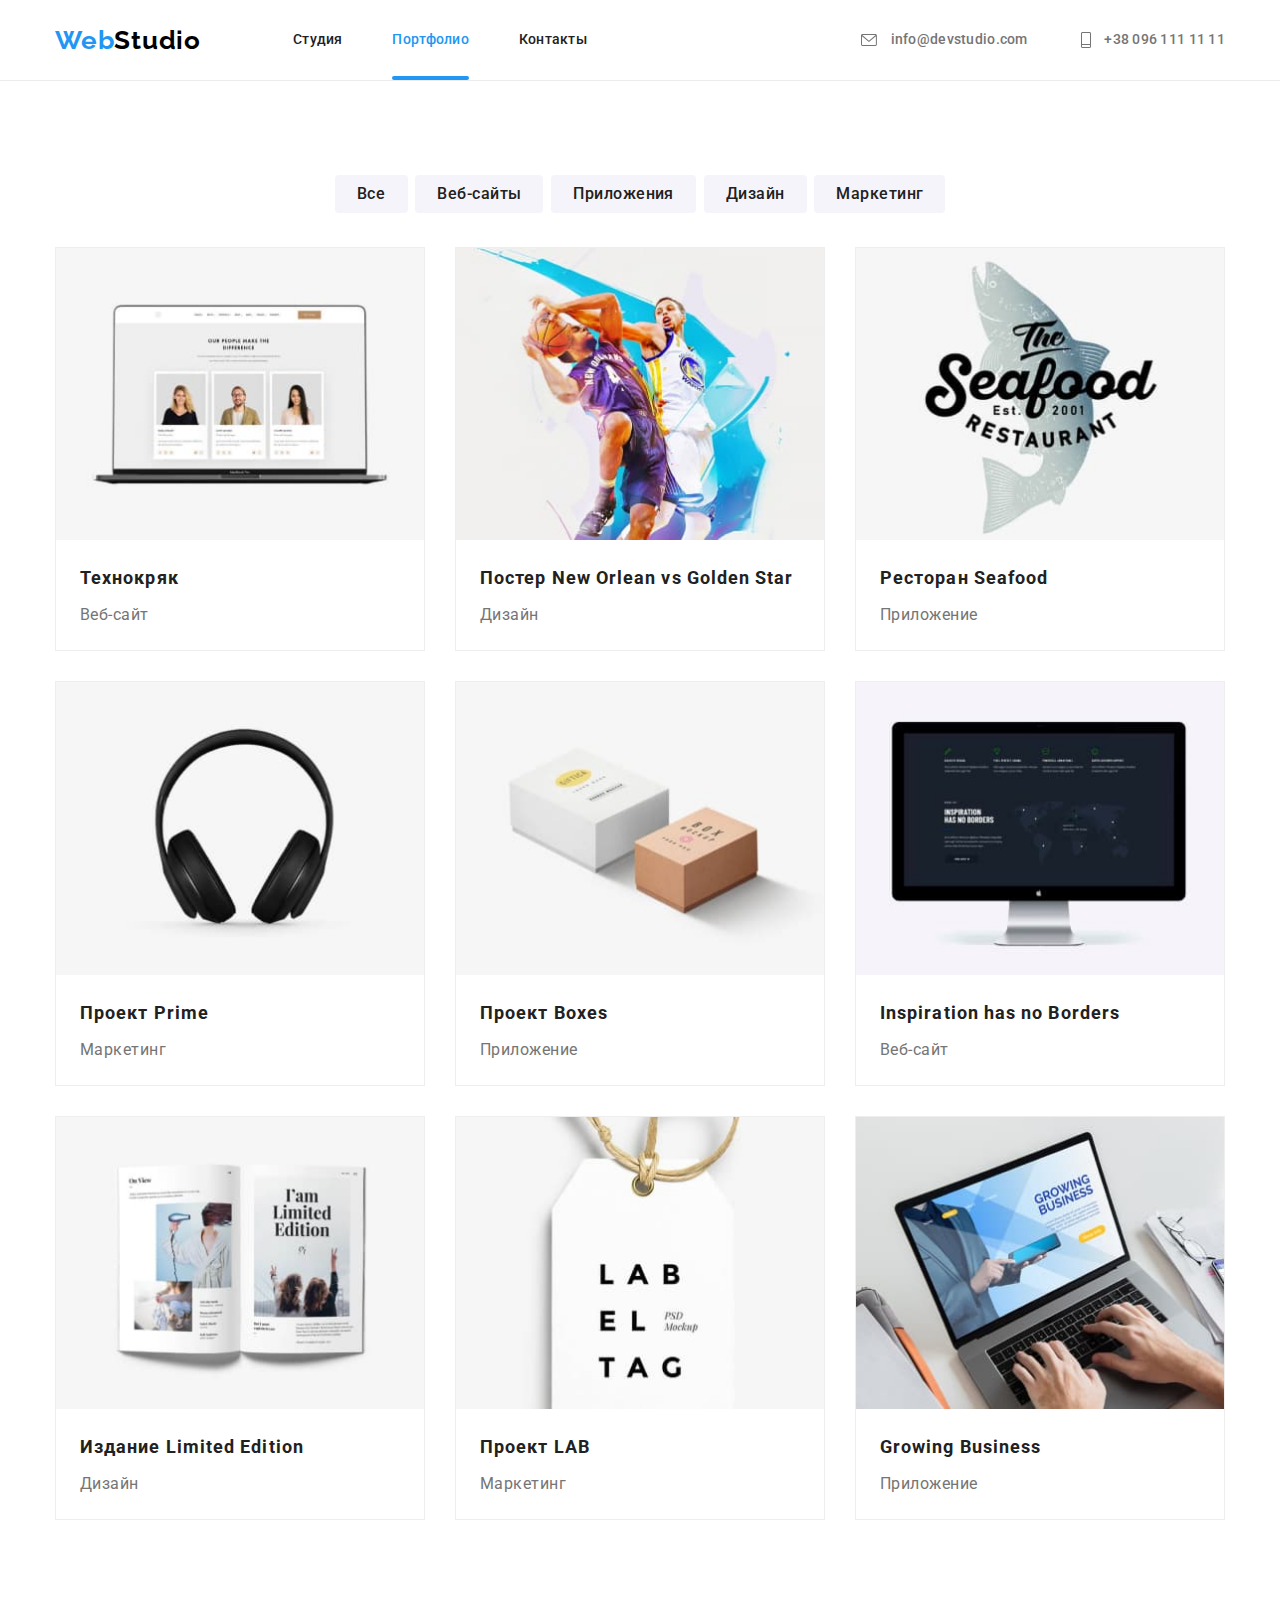
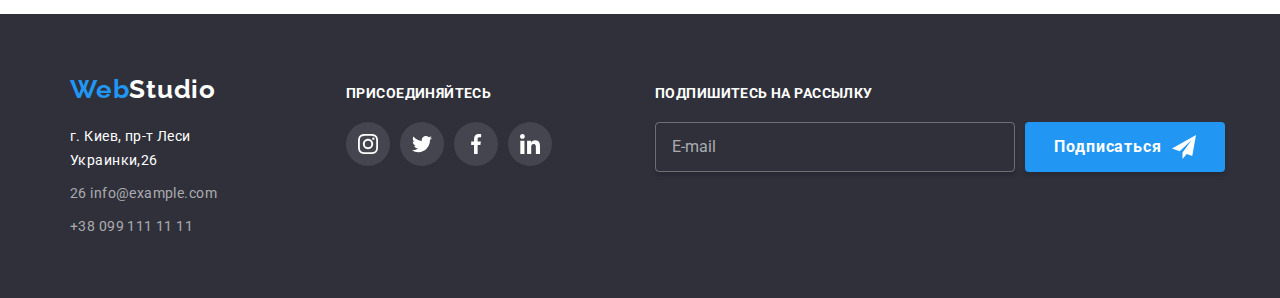
==== portfolio.html @ d1e8213a "Клонирует файлы проекта" ====
<!DOCTYPE html>
<html lang="ru">
  <head>
    <meta charset="UTF-8" />
    <meta name="viewport" content="width=device-width, initial-scale=1.0" />
    <title>WebStudio</title>
    <link href="https://fonts.googleapis.com/css2?family=Raleway:wght@700&display=swap" rel="stylesheet">
    <link href="https://fonts.googleapis.com/css2?family=Roboto:wght@400;500;700&display=swap" rel="stylesheet">
    <link rel="stylesheet" href="https://cdnjs.cloudflare.com/ajax/libs/modern-normalize/1.0.0/modern-normalize.min.css">
    <link rel="stylesheet" href="./css/styles.css">
  </head>

  <body>
      <header class="header">
        <div class="flex-container">
          <nav class="flex-nav">
            <a href="index.html" class="logo"> <span class="accent">Web</span>Studio </a>
            <ul class="flex-list">
              <li><a href="./index.html" class="nav-link">Студия</a></li>
              <li><a href="./portfolio.html" class="nav-link current">Портфолио</a></li>
              <li><a href="#contacts" class="nav-link">Контакты</a></li>
            </ul>
          </nav>
          <address>
            <a href="mailto:info@devstudio.com" class="contact mail">
              <svg class="mail-icon">
                <use href="./images/sprite.svg#icon-envelope"></use>
              </svg>
              info@devstudio.com </a>
            <a href="tel:+380961111111" class="contact"> 
              <svg class="phone-icon">
                <use href="./images/sprite.svg#icon-Vector"></use>
              </svg>
              +38 096 111 11 11</a>
          </address>
        </div>
      </header>
    
    <main>
      <section class="portfolio">
        <h1 hidden>Портфолио</h1>
          <div class="filter">
            <ul class="filter-list">
              <li class="list-item"><button type="button" class="portfolio-filter">Все</button></li>
              <li class="list-item"><button type="button" class="portfolio-filter">Веб-сайты</button></li>
              <li class="list-item"><button type="button" class="portfolio-filter">Приложения</button></li>
              <li class="list-item"><button type="button" class="portfolio-filter">Дизайн</button></li>
              <li class="list-item"><button type="button" class="portfolio-filter">Маркетинг</button></li>
            </ul>
          </div>
            <div class="container">
              <ul class="project">
                <li class="project-list"> 
                  <a href="" class="project-link">
                    <div class="container-project-description">
                      <img src="./images/portfolio1.jpg" alt="Главная страница веб-сайта Технокряк">
                      <p class="project-description">Технокряк это современная площадка распространения коронавируса. Компании используют эту
                      платформу для цифрового
                      шпионажа и атак на защищённые сервера конкурентов.</p>
                    </div>
                    <div class="container-name-project">
                      <h2 class="portfolio-project">Технокряк</h2>
                      <p class="portfolio-category">Веб-сайт</p>
                    </div>
                  </a>
                </li>
                <li class="project-list"> 
                  <a href="" class="project-link">
                    <div class="container-project-description">
                      <img src="./images/portfolio2.jpg" alt="Баскетболисты борятся за мяч">
                      <p class="project-description">Технокряк это современная площадка распространения коронавируса. Компании используют эту
                        платформу для цифрового
                        шпионажа и атак на защищённые сервера конкурентов.</p>
                    </div>
                    <div class="container-name-project">
                      <h2 class="portfolio-project">Постер New Orlean vs Golden Star</h2>
                      <p class="portfolio-category">Дизайн</p>
                    </div>
                  </a>
                </li>
                <li class="project-list"> 
                  <a href="" class="project-link">
                    <div class="container-project-description">
                      <img src="./images/portfolio3.jpg" alt="Логотип ресторана Сифуд">
                      <p class="project-description">Технокряк это современная площадка распространения коронавируса. Компании используют эту
                        платформу для цифрового
                        шпионажа и атак на защищённые сервера конкурентов.</p>
                    </div>
                    <div class="container-name-project">
                      <h2 class="portfolio-project">Ресторан Seafood</h2>
                      <p class="portfolio-category">Приложение</p>
                    </div>
                  </a>
                </li>
                <li class="project-list"> 
                  <a href="" class="project-link">
                    <div class="container-project-description">
                      <img src="./images/portfolio4.jpg" alt="Наушники">
                      <p class="project-description">Технокряк это современная площадка распространения коронавируса. Компании используют эту
                        платформу для цифрового
                        шпионажа и атак на защищённые сервера конкурентов.</p>
                    </div>
                    <div class="container-name-project">
                      <h2 class="portfolio-project">Проект Prime</h2>
                      <p class="portfolio-category">Маркетинг</p>
                    </div>
                  </a>
                </li>
                <li class="project-list"> 
                  <a href="" class="project-link">
                    <div class="container-project-description">
                      <img src="./images/portfolio5.jpg" alt="Две коробки">
                      <p class="project-description">Технокряк это современная площадка распространения коронавируса. Компании используют эту
                        платформу для цифрового
                        шпионажа и атак на защищённые сервера конкурентов.</p>
                    </div>
                    <div class="container-name-project">
                      <h2 class="portfolio-project">Проект Boxes</h2>
                      <p class="portfolio-category">Приложение</p>
                    </div>
                  </a>
                </li>
                <li class="project-list"> 
                  <a href="" class="project-link">
                    <div class="container-project-description">
                      <img src="./images/portfolio6.jpg" alt="Монитор компьютера">
                      <p class="project-description">Технокряк это современная площадка распространения коронавируса. Компании используют эту
                        платформу для цифрового
                        шпионажа и атак на защищённые сервера конкурентов.</p>
                    </div>
                    <div class="container-name-project">
                      <h2 class="portfolio-project">Inspiration has no Borders</h2>
                      <p class="portfolio-category">Веб-сайт</p>
                    </div>
                  </a>
                </li>
                <li class="project-list"> 
                  <a href="" class="project-link">
                    <div class="container-project-description">
                      <img src="./images/portfolio7.jpg" alt="Разворот журнала Лимитед Едишн">
                      <p class="project-description">Технокряк это современная площадка распространения коронавируса. Компании используют эту
                        платформу для цифрового
                        шпионажа и атак на защищённые сервера конкурентов.</p>
                    </div>
                    <div class="container-name-project">
                      <h2 class="portfolio-project">Издание Limited Edition</h2>
                      <p class="portfolio-category">Дизайн</p>
                    </div>
                  </a>
                </li>
                <li class="project-list">
                  <a href="" class="project-link">
                    <div class="container-project-description">
                      <img src="./images/portfolio8.jpg" alt="Бирка с надписью Лаб ель тег"> 
                      <p class="project-description">Технокряк это современная площадка распространения коронавируса. Компании используют эту
                        платформу для цифрового
                        шпионажа и атак на защищённые сервера конкурентов.</p>
                    </div>
                    <div class="container-name-project">
                      <h2 class="portfolio-project">Проект LAB</h2>
                      <p class="portfolio-category">Маркетинг</p>
                    </div>
                </a>
                </li>
                <li class="project-list"> 
                  <a href="" class="project-link">
                    <div class="container-project-description">
                      <img src="./images/portfolio9.jpg" alt="Руки печатают по клавиатуре">
                      <p class="project-description">Технокряк это современная площадка распространения коронавируса. Компании используют эту
                        платформу для цифрового
                        шпионажа и атак на защищённые сервера конкурентов.</p>
                    </div>
                    <div class="container-name-project">
                      <h2 class="portfolio-project">Growing Business</h2>
                      <p class="portfolio-category">Приложение</p>
                    </div>
                  </a>
                </li>
              </ul>
            </div>
      </section>
    </main>

    <footer class="footer-page">
      <div class="container flex-contacts">
          <div class="our-contacts">
          <a href="./index.html" class="logo footer-logo"><span class="accent">Web</span>Studio </a>
          <address id="contacts" class="footer-contacts">
            <span class="footer-address">г. Киев, пр-т Леси Украинки,26</span>
            <span class="mail">26 info@example.com</span>
            +38 099 111 11 11
          </address>
          </div>
      
          <div class="social">
          <p> присоединяйтесь </p>
          <ul class="social-list">
            <li> 
              <a class="social-links"> 
                <svg class="social-links-icon">
                  <use href="./images/sprite.svg#icon-instagram">
                  </use>
                </svg>
              </a> 
            </li>
            <li><a class="social-links">
              <svg class="social-links-icon">
                <use href="./images/sprite.svg#icon-twitter">
                </use>
              </svg>
            </a></li>
            <li><a class="social-links">
              <svg class="social-links-icon">
                <use href="./images/sprite.svg#icon-facebook">
                </use>
              </svg>
            </a></li>
            <li><a class="social-links">
              <svg class="social-links-icon">
                <use href="./images/sprite.svg#icon-linkedin">
                </use>
              </svg>
            </a></li>
          </ul>
          </div>
        <div class="subscription">
          <p> Подпишитесь на рассылку </p>
          <form class="form-email">
            <input class="input-email" type="email" name="email" placeholder="E-mail">
            <button class="subscribe">
              <svg class="send-icon">
                <use href="./images/sprite.svg#icon-send"></use>
              </svg>
              <span class="subscribe-text">Подписаться</span></button>
          </form>
        </div>
     </div>
    </footer>  
  </body>
</html>
---- css/styles.css ----
/* основной цвет текста  #212121 */
/* вторичный цвет текста  #757575 */
/* Акцент #2196f3 */
/* Белый цвет, который часто используется в макете #ffffff */
/* Фон кнопки-фильтра "Портфолио" #f5f4fa */
/* Основной фон #FFFFFF */
/* Вторичный фон #F5F4FA */
/* Фон футера и осн секции #2F303A */

:root {
  --primary-text-color: #212121;
  --accent-text-color: #2196f3;
  --secondary-text-color: #757575;
  --another-text-color: #ffffff;
  --primery-bgc: #ffffff;
  --accent-bgc: #2196f3;
  --footer-m-section-bgc: #2f303a;
  --secondary-bgc: #f5f4fa;
  --another-bgc: #212121;
  --time-distribution-function: cubic-bezier(0.4, 0, 0.2, 1);
}

body {
  font-family: Roboto, sans-serif;
  font-weight: 400;
  font-size: 14px;
  line-height: 1.71;
  letter-spacing: 0.03em;

  color: var(--primary-text-color);
}

/* Стилизация по тегам */

button {
  font-family: inherit;
}

ul {
  padding: 0;
  margin: 0;

  list-style: none;
}

/* Контейнер */

.container {
  margin-left: auto;
  margin-right: auto;
  width: 1200px;
  padding-left: 15px;
  padding-right: 15px;

  /* outline: 2px solid tomato; */
}

/* Навигация и контакты */

.header {
  border-bottom: 1px solid #ececec;
  background-color: var(--primery-bgc);
}

.logo {
  font-family: Raleway, sans-serif;
  font-weight: 700;
  font-size: 26px;
  line-height: 1.19;
  text-decoration: none;
  letter-spacing: 0.03em;

  color: #000000;
}

.accent {
  color: var(--accent-text-color);
}

.nav-link,
.contact {
  font-weight: 500;
  line-height: 1.14;
  letter-spacing: 0.02em;
  text-decoration: none;

  color: var(--primary-text-color);

  transition: color 250ms var(--time-distribution-function);
}

.nav-link:hover,
.nav-link:focus {
  color: var(--accent-text-color);
}

.current {
  display: block;
  position: relative;
  color: var(--accent-text-color);
}

.current::after {
  content: "";
  display: block;
  width: 100%;
  height: 4px;
  border-radius: 2px;
  background-color: var(--accent-text-color);
  position: absolute;
  top: 44px;
}

.contact {
  color: var(--secondary-text-color);
  font-style: normal;
  transition: color 250ms var(--time-distribution-function);
}
.contact:hover,
.contact:focus {
  color: var(--accent-text-color);
}
.contact:hover .mail-icon,
.contact:focus .mail-icon {
  fill: var(--accent-text-color);
}
.contact:hover .phone-icon,
.contact:focus .phone-icon {
  fill: var(--accent-text-color);
}

.flex-container {
  margin-left: auto;
  margin-right: auto;
  width: 1200px;
  padding-left: 15px;
  padding-right: 15px;

  display: flex;
  justify-content: space-between;
  align-items: center;
  height: 80px;
}

.flex-nav {
  display: flex;
  width: 532px;
  justify-content: space-between;
  align-items: center;
}

.flex-list {
  display: flex;
  width: 294px;
  justify-content: space-between;
  align-items: center;
}

.header .mail {
  margin-right: 50px;
}

.mail-icon,
.phone-icon {
  display: inline-flex;
  vertical-align: middle;
  margin-right: 10px;
  width: 16px;
  height: 12px;
  fill: currentColor;
  transition: fill 250ms var(--time-distribution-function);
}

.phone-icon {
  width: 10px;
  height: 16px;
}

/* Главная секция  */

.m-section {
  height: 600px;
  max-width: 1600px;
  margin-left: auto;
  margin-right: auto;
  padding: 200px 452px;
  text-align: center;

  background-image: linear-gradient(
      to right,
      rgba(47, 48, 58, 0.4),
      rgba(47, 48, 58, 0.4)
    ),
    url(../images/Image-hero.jpg);
  background-repeat: no-repeat;
  background-position: center;
  background-size: cover;
  background-color: rgba(0, 0, 0, 0.8);
}

.m-section-title {
  margin-top: 0;
  margin-bottom: 30px;

  font-weight: 900;
  font-size: 44px;
  line-height: 1.36;
  letter-spacing: 0.06em;
  text-transform: uppercase;

  color: var(--another-text-color);

  /* outline: 2px solid tomato; */
}

.m-section-service {
  display: inline-block;
  padding: 10px 32px;
  border-radius: 4px;
  min-width: 200px;
  border: none;

  font-weight: 700;
  font-size: 16px;
  line-height: 1.875;
  letter-spacing: 0.06em;
  text-align: center;

  background-color: var(--accent-text-color);
  color: var(--another-text-color);

  transition: background-color 250ms var(--time-distribution-function), color 250ms var(--time-distribution-function);
}

.m-section-service:hover,
.m-section-service:focus {
  background-color: var(--primery-bgc);
  color: var(--accent-text-color);
}

/* Модальное окно */

.backdrop {
  position: fixed;
  top: 0;
  left: 0;

  width: 100%;
  height: 100%;

  background: rgba(0, 0, 0, 0.2);

  opacity: 1;
  transition: opacity 250ms var(--time-distribution-function);
}

.backdrop.is-hidden {
  opacity: 0;
  pointer-events: none;
}

.backdrop.is-hidden .modal {
  transform: translate(-50%, -50%) scale(1.3);
}

.modal {
  position: absolute;
  top: 50%;
  left: 50%;
  padding: 40px;

  min-width: 528px;
  min-height: 581px;

  background-color: var(--primery-bgc);

  transform: translate(-50%, -50%) scale(1);
  transition: transform 250ms var(--time-distribution-function);
}

.close {
  position: absolute;
  top: 8px;
  right: 8px;

  width: 30px;
  height: 30px;

  border: 1px solid rgba(0, 0, 0, 0.1);
  border-radius: 50%;
  background: var(--primery-bgc);
}

.icon-close{
  position: absolute;
  top: 50%;
  left: 50%;
  transform: translate(-50%, -50%);

  width: 18px;
  height: 18px;
}

.close:hover,
.close:focus {
  fill: var(--accent-bgc);
}

.modal b {
  display: block;
  margin-bottom: 12px;

  font-size: 20px;
  line-height: 1.15;
  text-align: center;
}

.info {
  display: block;
  margin-top: 4px;
  margin-bottom: 10px;
  padding-top: 11px;
  padding-right: 12px;
  padding-bottom: 11px;
  padding-left: 42px;
  width: 100%;
  height: 40px;

  border: 1px solid rgba(33, 33, 33, 0.2);
  border-radius: 4px;

  transition: border-color 250ms var(--time-distribution-function);
}

.form-field {
  position: relative;
  display: block;

  font-size: 12px;
  line-height: 1.17;
  letter-spacing: 0.01em;

  color: var(--secondary-text-color);
}

.icon-form {
  position: absolute;
  width: 18px;
  height: 18px;
  left: 12px;
  bottom: 11px;

  transition: fill 250ms var(--time-distribution-function);
}

.comment {
  display: block;
  padding: 12px 16px;
  margin-top: 4px;
  margin-bottom: 20px;
  width: 100%;
  height: 120px;
  resize: none;

  border: 1px solid rgba(33, 33, 33, 0.2);
  border-radius: 4px;

  transition: border-color 250ms var(--time-distribution-function);
}

.comment::placeholder {
  color: rgba(117, 117, 117, 0.5);
  font-size: 12px;
  line-height: 1.17;
  letter-spacing: 0.01em;
}

.checkbox-agreement {
  display: flex;
  justify-content: center;
  align-items: center;

  margin-bottom: 30px;
}

.checkbox {
  position: absolute !important;
  clip: rect(1px 1px 1px 1px);
  clip: rect(1px, 1px, 1px, 1px);
  padding: 0 !important;
  border: 0 !important;
  height: 1px !important;
  width: 1px !important;
  overflow: hidden;
}

.checkbox-icon {
  display: inline-block;
  margin-right: 7px;
  width: 16px;
  height: 15px;
  border: 2px solid var(--another-bgc);
  border-radius: 2px;

  transition: background-color 250ms var(--time-distribution-function),border-color 250ms var(--time-distribution-function);
}

.checkbox-text {
  color: var(--secondary-text-color);
}

.checkbox:checked + .checkbox-icon {
  background-image: url(../icons/icon-check.svg);
  background-size: contain;
  background-origin: border-box;

  background-color: var(--accent-bgc);
  border-color: var(--accent-bgc);
}

.agreement {
  margin-left: 7px;
  color: var(--accent-text-color);
}

.send {
  position: absolute;
  bottom: 40px;
  left: 50%;
  transform: translateX(-50%);
  display: block;
  padding-top: 10px;
  padding-bottom: 10px;

  min-width: 200px;

  font-weight: 700;
  font-size: 16px;
  line-height: 1.875;
  text-align: center;
  letter-spacing: 0.06em;

  color: var(--another-text-color);
  background-color: var(--accent-bgc);
  box-shadow: 0px 4px 4px rgba(0, 0, 0, 0.15);
  border-radius: 4px;
  border: none;

  transition: background-color 250ms var(--time-distribution-function)
}

.send:hover,
.send:focus {
  background-color: #188CE8;
  
}

.form-field:focus-within .icon-form {
  fill: var(--accent-bgc);
  
}

.form-field:focus-within .info {
  outline: none;
  border-color: var(--accent-bgc);
}

.comment:focus {
  outline: none;
  border-color: var(--accent-bgc);
}

  /* Преимущества */
  .visually-hidden {
    position: absolute !important;
    clip: rect(1px 1px 1px 1px);
    clip: rect(1px, 1px, 1px, 1px);
    padding: 0 !important;
    border: 0 !important;
    height: 1px !important;
    width: 1px !important;
    overflow: hidden;
  }
  .advantages {
    padding-top: 94px;
    padding-bottom: 94px;
  }

  .flex-advantages {
    display: flex;
    flex-wrap: wrap;
  }

  .flex-advantages .list-item {
    width: calc((100% - 90px) / 4);
  }

  .flex-advantages .list-item:not(:last-child) {
    margin-right: 30px;
  }

  .advantages-list {
    margin-top: 30px;
    margin-bottom: 10px;

    text-transform: uppercase;
    font-size: 14px;
    line-height: 1.14;
  }

  .advantages-text {
    margin-top: 0;
    margin-bottom: 0;

    color: var(--secondary-text-color);
  }

  .advantages .list-item::before {
    content: " ";
    display: block;
    height: 120px;
    background-color: #f5f4fa;
    border-radius: 4px;
    background-repeat: no-repeat;
    background-position: center;
    background-size: 70px;

    /* outline: 1px solid blue; */
  }

  .icon-antenna::before {
    background-image: url(../icons/antenna.svg);
  }
  .icon-clock::before {
    background-image: url(../icons/clock.svg);
  }
  .icon-diagram::before {
    background-image: url(../icons/diagram.svg);
  }
  .icon-astronaut::before {
    background-image: url(../icons/astronaut.svg);
  }

  /* Услуги и Команда */

  .work {
    padding-bottom: 94px;
  }

  .flex-work > img {
    display: block;
  }

  .work-image {
    display: block;
  }

  .flex-work {
    display: flex;
    flex-wrap: wrap;
    justify-content: space-between;

    /* outline: 2px solid tomato; */
  }
  .work-item {
    /* display: flex; */
    position: relative;
  }

  .work-name {
    display: block;
    margin: 0;
    padding: 27px 0;
    width: 100%;
    font-weight: 700;
    line-height: 1.143;
    text-transform: uppercase;
    text-align: center;

    color: var(--another-text-color);

    position: absolute;
    bottom: 0;
    left: 50%;
    transform: translate(-50%);
    z-index: 1;
  }

  .work-item::after {
    display: block;
    content: "";
    width: 100%;
    height: 70px;
    background-color: rgba(47, 48, 58, 0.8);

    position: absolute;
    bottom: 0;
  }

  .flex-team {
    display: flex;
    flex-wrap: wrap;
    justify-content: space-between;
  }

  .container-team {
    padding: 94px 0;

    background-color: var(--secondary-bgc);

    /* outline: 2px solid tomato; */
  }

  .container-detail {
    margin-left: auto;
    margin-right: auto;
    width: 1200px;
    padding-left: 15px;
    padding-right: 15px;
    padding-bottom: 30px;

    /* outline: 2px solid tomato; */
  }

  .flex-team .list-item {
    background: #ffffff;
    box-shadow: 0px 1px 3px rgba(0, 0, 0, 0.12), 0px 1px 1px rgba(0, 0, 0, 0.14),
      0px 2px 1px rgba(0, 0, 0, 0.2);
    border-radius: 0px 0px 4px 4px;
    padding-bottom: 30px;
    /* outline: 2px solid tomato; */
  }

  .work-title,
  .team-title {
    margin-top: 0;
    margin-bottom: 50px;

    font-size: 36px;
    line-height: 1.17;
    text-align: center;
  }

  .team-name {
    margin-top: 30px;
    margin-bottom: 10px;

    font-weight: 500;
    font-size: 16px;
    line-height: 1.19;
    text-align: center;
    letter-spacing: 0.03em;
  }

  .team-position {
    margin: 0;
    font-size: 16px;
    line-height: 1.19;
    text-align: center;
    letter-spacing: 0.03em;

    color: var(--secondary-text-color);
  }

  .link-list {
    display: flex;
    margin-top: 16px;
    align-items: center;
    justify-content: center;
  }

  .team-link {
    display: flex;
    width: 44px;
    height: 44px;
    margin-right: 10px;
    align-items: center;
    justify-content: center;
    border-radius: 50%;
    transition: background-color 250ms var(--time-distribution-function);
  }

  .team-link:hover,
  .team-link:focus {
    background-color: var(--accent-text-color);
    border-radius: 50%;
  }
  .team-link:hover .team-link-icon,
  .team-link:focus .team-link-icon {
    fill: var(--another-text-color);
  }

  .team-link-icon {
    width: 20px;
    height: 20px;
    fill: #afb1b8;
    background-position: 50% 50%;
    transition: fill 250ms var(--time-distribution-function);
  }

  /* .team-position::after {
  content: "";
  display: block;
  height: 44px;
  width: 206px;
  margin-left: 32px;
  background-image: url(../icons/linkedin.svg), url(../icons/facebook.svg),
    url(../icons/twitter.svg), url(../icons/instagram.svg);
  background-repeat: no-repeat;
  background-position: 100%, 75%, 50%, 25%;
  background-size: 20px 20px;
  outline: 2px solid tomato; */
}

/* Постоянные клиенты */

.clients {
  padding-bottom: 94px;
}
.customer {
  padding-top: 94px;
  padding-bottom: 94px;
}

.clients-title {
  margin: 0;
  font-size: 36px;
  line-height: 1.17;
  text-align: center;
  letter-spacing: 0.03em;
  margin-bottom: 50px;
}

.client-list {
  display: flex;
  flex-wrap: wrap;
  justify-content: space-between;
}

.clients-link {
  display: flex;
  width: 170px;
  height: 90px;
  justify-content: center;
  align-items: center;
  border: 1px solid #afb1b8;
  border-radius: 4%;
  transition: border 250ms var(--time-distribution-function);
}

.clients-link-icon {
  fill: #afb1b8;
  transition: fill 250ms var(--time-distribution-function);
}

.clients-link:hover,
.clients-link:focus {
  border: 1px solid var(--accent-text-color);
}

.clients-link:hover .clients-link-icon,
.clients-link:focus .clients-link-icon {
  fill: var(--accent-text-color);
}

.client1 {
  width: 44.27px;
  height: 49.23px;
}
.client2 {
  width: 40px;
  height: 52px;
}
.client3 {
  width: 41px;
  height: 42.6px;
}
.client4 {
  width: 79.66px;
  height: 42.02px;
}
.client5 {
  width: 59px;
  height: 47px;
}
.client6 {
  width: 88.48px;
  height: 45.44px;
}

/* Подвал*/

.footer-page {
  padding: 60px 0;

  background-color: var(--footer-m-section-bgc);
}

.footer-contacts {
  display: inline-block;
  margin-right: 70px;
  padding-left: 15px;
  padding-right: 15px;

  font-style: normal;

  color: rgba(255, 255, 255, 0.6);

  /* outline: 2px solid tomato; */
}

.footer-logo {
  display: block;
  margin-bottom: 20px;
  padding-left: 15px;
  padding-right: 15px;

  color: var(--another-text-color);

  /* outline: 2px solid tomato; */
}

.footer-address {
  display: block;
  margin-bottom: 9px;

  color: var(--another-text-color);
}

.footer-page .mail {
  display: block;
  margin-bottom: 9px;
}
.footer-page .flex-contacts {
  display: flex;
  align-items: baseline;
  justify-content: flex-start;
}
.social,
.subscription {
  font-weight: 700;
  line-height: 1.14em;
  letter-spacing: 0.03em;
  text-transform: uppercase;

  color: var(--another-text-color);
}

.social {
  margin-right: 93px;
}

.social p {
  margin: 0;
  margin-bottom: 20px;
}
.social-list {
  display: flex;
  align-items: center;
  justify-content: center;
}
.social-links {
  display: flex;
  width: 44px;
  height: 44px;
  margin-right: 10px;
  align-items: center;
  justify-content: center;
  border-radius: 50%;
  background-color: rgba(255, 255, 255, 0.1);
  transition: background-color 250ms var(--time-distribution-function);
}

.social-links-icon {
  width: 20px;
  height: 20px;
  background-position: 50% 50%;
  fill: var(--another-text-color);
}
.social-links:hover,
.social-links:focus {
  background-color: var(--accent-text-color);
}

.subscription p {
  margin: 0;
  margin-bottom: 20px;
}

.form-email {
  display: flex;
  justify-content: space-between;

  min-width: 570px;
}

.input-email {
  width: 100%;
  margin-right: 10px;
  padding: 15px 16px;

  color: var(--another-text-color);
  border: 1px solid rgba(255, 255, 255, 0.3);
  border-radius: 4px;
  box-shadow: 0px 4px 4px rgba(0, 0, 0, 0.15);

  background-color: transparent;
}

.input-email::placeholder {
  font-size: 16px;
  line-height: 1.25;

  color: rgba(255, 255, 255, 0.6);
}

.subscribe {
  display: inline-flex;
  flex-direction: row-reverse;
  justify-content: center;
  align-items: center;
  min-width: 200px;
  height: 50px;
  padding: 10px 0;
  border: none;
  border-radius: 4px;

  background-color: var(--accent-bgc);
  box-shadow: 0px 4px 4px rgba(0, 0, 0, 0.15);

  color: var(--another-text-color);
  font-weight: 700;
  font-size: 16px;
  line-height: 1.875;
  text-align: center;
  letter-spacing: 0.06em;

  transition: background-color 250ms var(--time-distribution-function), color 250ms var(--time-distribution-function);
}

.subscribe:hover,
.subscribe:focus{
  background-color: var(--primery-bgc);
  color: var(--accent-text-color);
}

.subscribe:hover .send-icon,
.subscribe:focus .send-icon {
  fill: var(--accent-bgc);
}

.send-icon {
  width: 24px;
  height: 24px;

  fill: var(--primery-bgc);

  transition: fill 250ms var(--time-distribution-function);
}

.subscribe-text {
  margin-right: 10px;
}

/* Страница Портфолио */

.portfolio {
  padding-top: 94px;
  padding-bottom: 94px;
}
.filter {
  padding-bottom: 34px;
  margin-left: auto;
  margin-right: auto;
  width: 611px;

  /* outline: 2px solid tomato; */
}

.filter-list {
  display: flex;
  justify-content: space-between;

  /* background-color: yellow; */
}

.portfolio a {
  display: block;
  margin: 0;
  padding-bottom: 20px;
  text-decoration: none;

  /* outline: 1px solid red; */
}

.portfolio-filter {
  display: inline-block;
  padding: 6px 22px;
  min-width: 73px;
  border-radius: 4px;
  border: none;

  font-weight: 500;
  font-size: 16px;
  line-height: 1.62;
  text-align: center;
  letter-spacing: 0.03em;

  background-color: var(--secondary-bgc);
  color: var(--primary-text-color);

  background-position: 50% 50%;

  transition: background-color 250ms var(--time-distribution-function),
    color 250ms var(--time-distribution-function);
}

.portfolio-filter:hover,
.portfolio-filter:focus {
  border: none;

  background-color: var(--accent-text-color);
  color: var(--another-text-color);
}

.portfolio-filter:active {
  color: var(--primary-text-color);
  border: none;
}
.project img {
  display: block;
  width: 100%;
  height: auto;
}

.project-list {
  background: #ffffff;
  border: 1px solid #eeeeee;

  /* outline: 2px solid tomato; */
}
.project-link {
  box-shadow: none;
  transition: box-shadow 250ms var(--time-distribution-function);
}

.portfolio-project {
  margin-top: 20px;
  margin-bottom: 4px;

  font-size: 18px;
  line-height: 2;
  letter-spacing: 0.06em;

  color: var(--primary-text-color);
}

.portfolio-category {
  margin-top: 0;
  margin-bottom: 0;

  font-size: 16px;
  line-height: 1.87;
  letter-spacing: 0.03em;

  color: var(--secondary-text-color);
}

.container-name-project {
  width: 322px;
  margin: 0 24px;

  /* background-color: tomato; */
}

.project {
  display: flex;
  flex-wrap: wrap;

  /* background-color: yellow; */
}

.project-list {
  width: calc((100% - 60px) / 3);
  margin-right: 30px;
  margin-bottom: 30px;

  /* background-color: yellowgreen; */
}

.project-list:nth-child(3n) {
  margin-right: 0;
}

.project-list:nth-last-child(-n + 3) {
  margin-bottom: 0;
}

.project-description {
  margin: 0;
  font-size: 18px;
  line-height: 1.56;
  width: 100%;
  padding: 0 24px;

  color: var(--another-text-color);

  position: absolute;
  z-index: 1;
  opacity: 0;
  transition: opacity 250ms var(--time-distribution-function),
    transform 250ms var(--time-distribution-function);
}
.container-project-description::before {
  display: block;
  content: "";
  height: 100%;
  width: 100%;

  background-color: rgba(33, 150, 243, 0.9);

  position: absolute;
  top: 0;
  left: 0;
  opacity: 0;

  transform: translateY(100%);
  transition: opacity 250ms var(--time-distribution-function),
    transform 250ms var(--time-distribution-function);
}

.project-link:hover,
.project-link:focus {
  box-shadow: 0px 1px 1px rgba(0, 0, 0, 0.12), 0px 4px 4px rgba(0, 0, 0, 0.06),
    1px 4px 6px rgba(0, 0, 0, 0.16);
}
.project-link:hover .container-project-description::before,
.project-link:focus .container-project-description::before {
  transform: translateY(0);
  opacity: 1;
}
.project-link:hover .project-description,
.project-link:focus .project-description {
  opacity: 1;
  left: 50%;
  top: 50%;
  transform: translate(-50%, -50%);
}
.container-project-description {
  position: relative;
  overflow: hidden;
}

/* .project-list:not(:nth-last-child(-n + 3)) {
  margin-right: 30px;
}

.project-list:not(:nth-last-child(-n + 3)) {
  margin-bottom: 30px;
} */
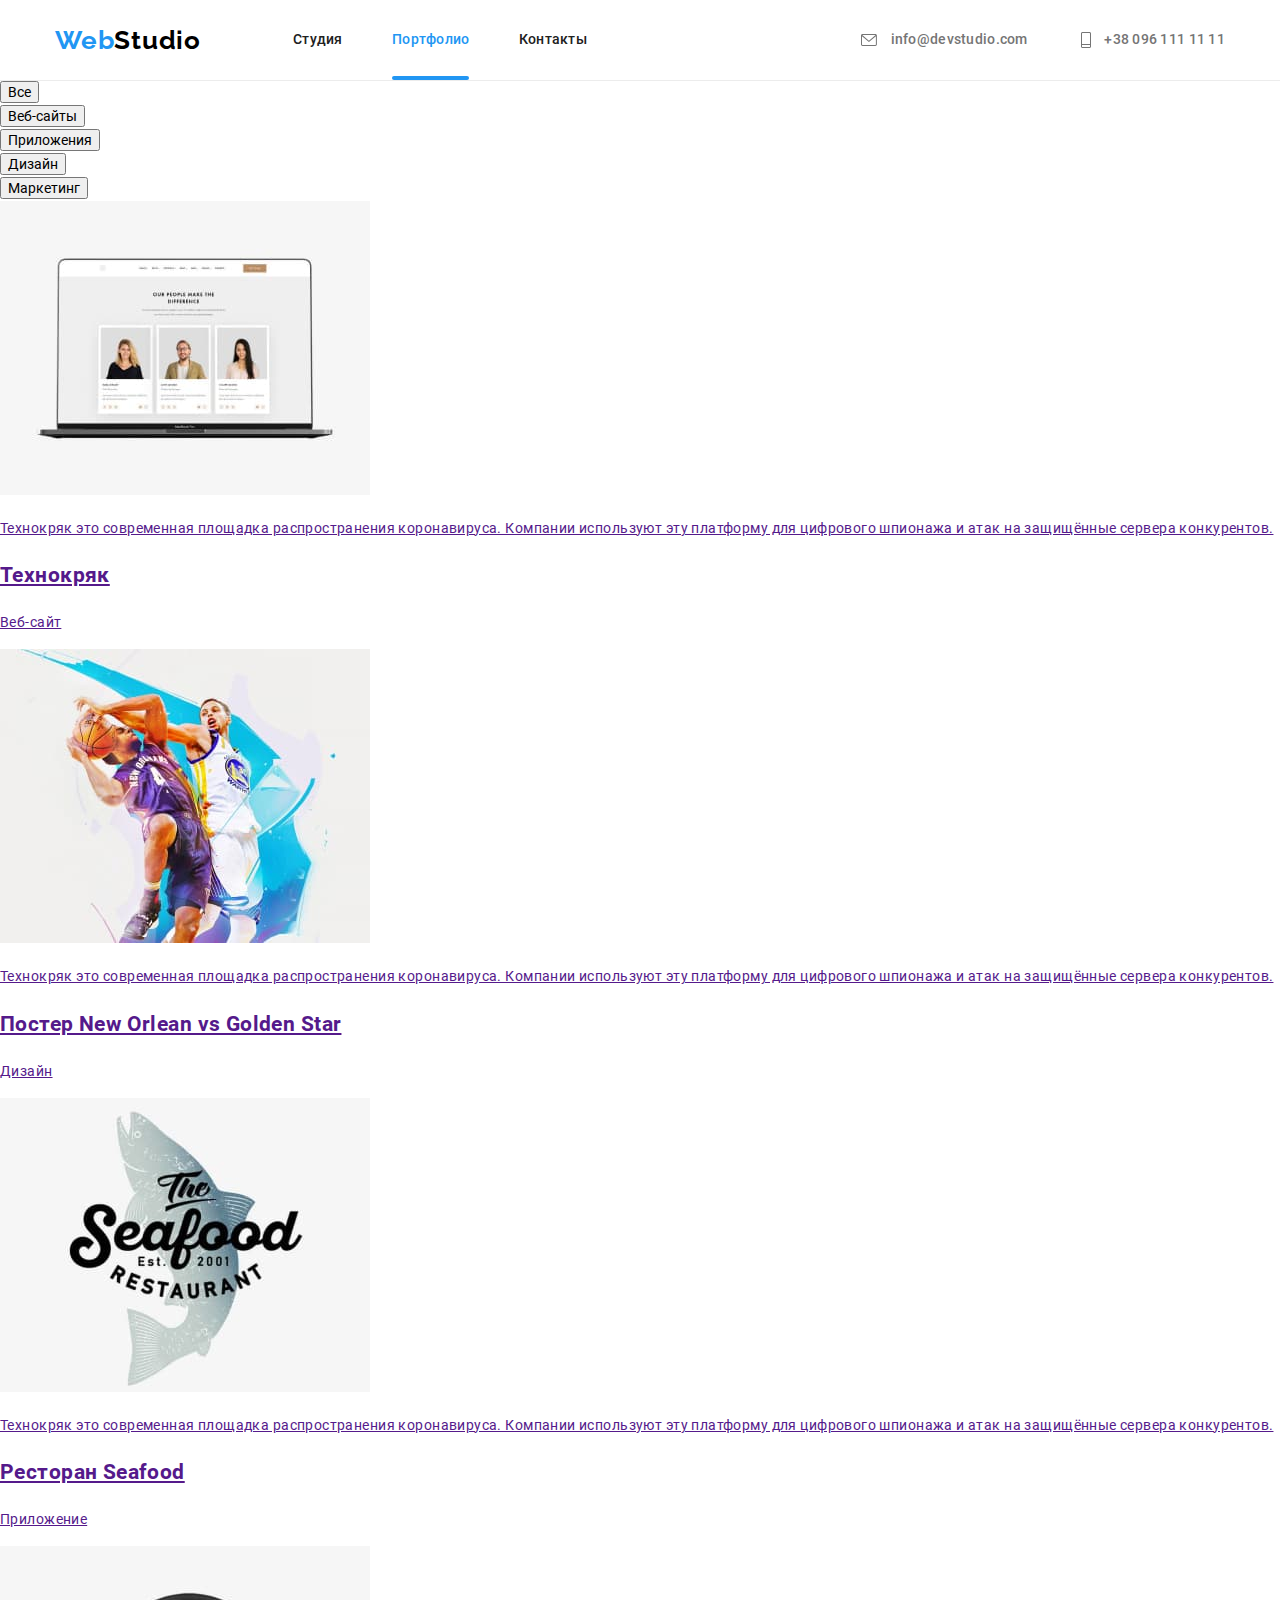
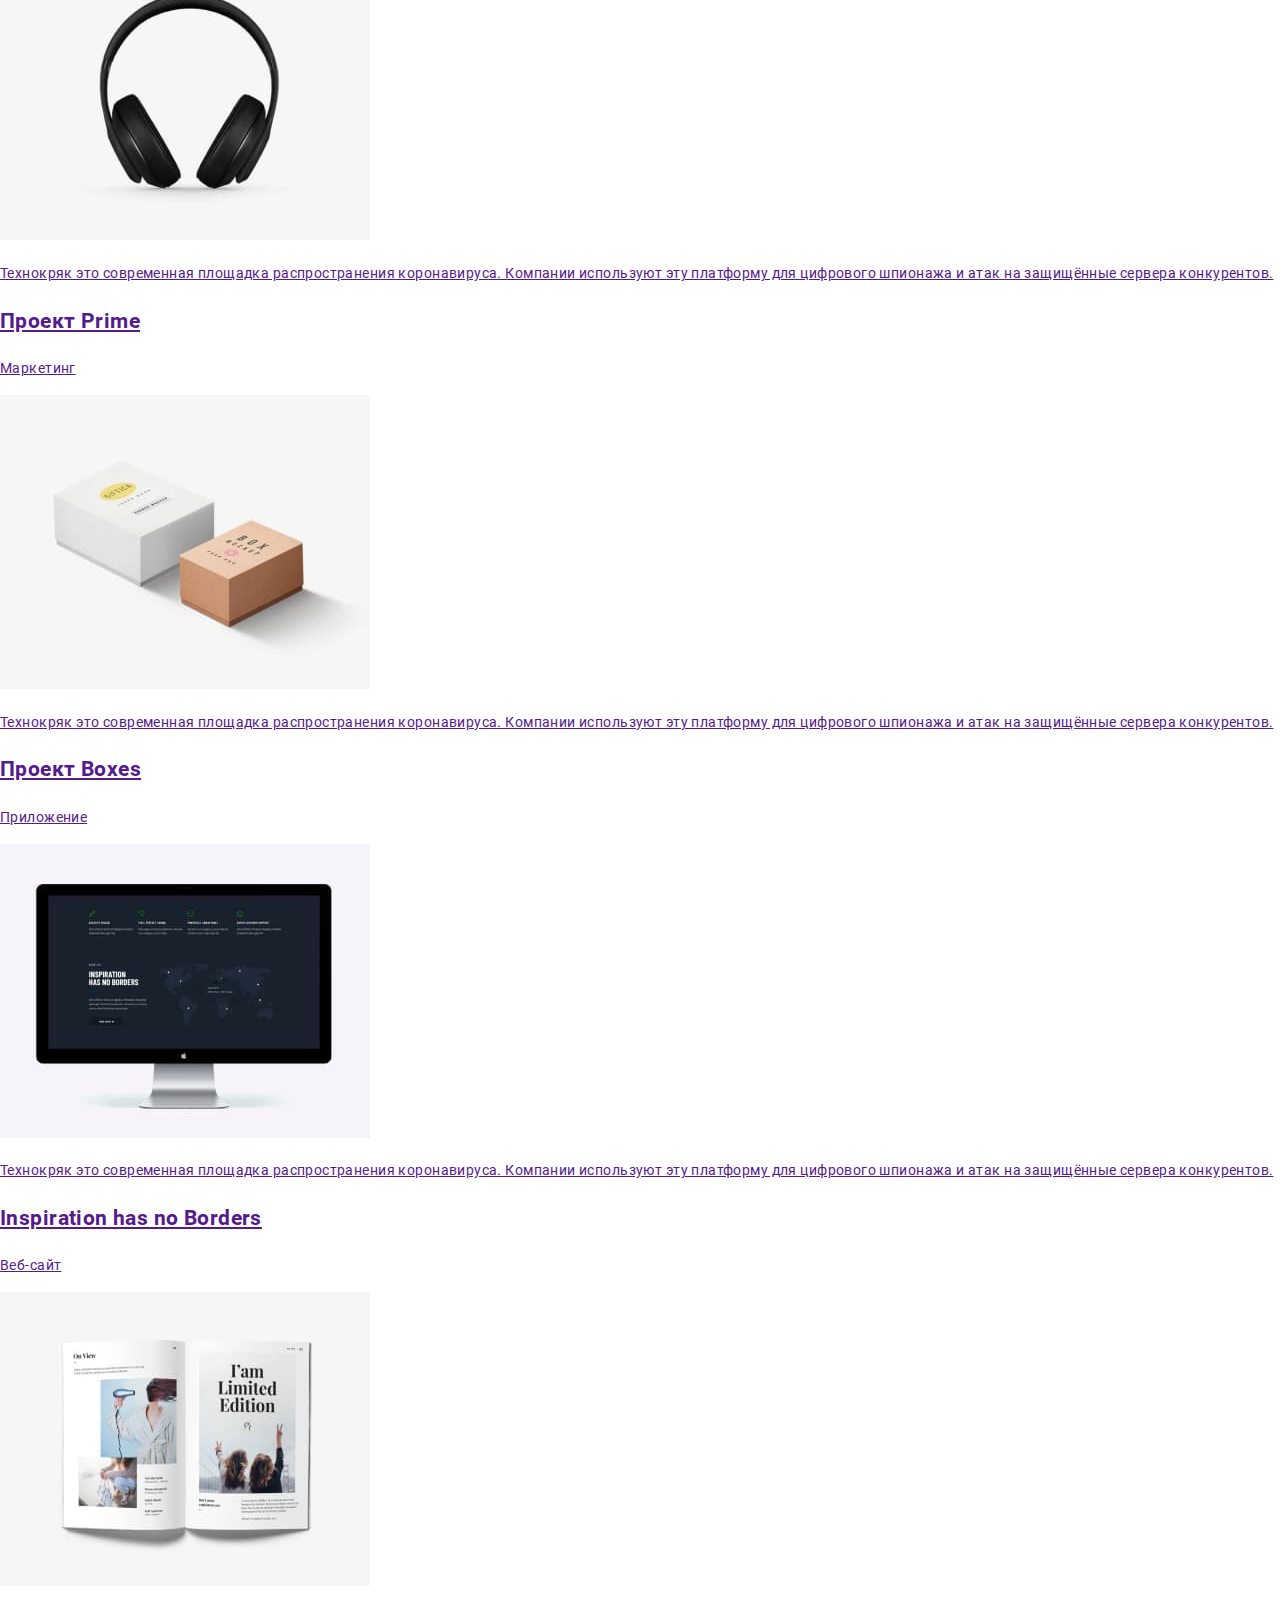
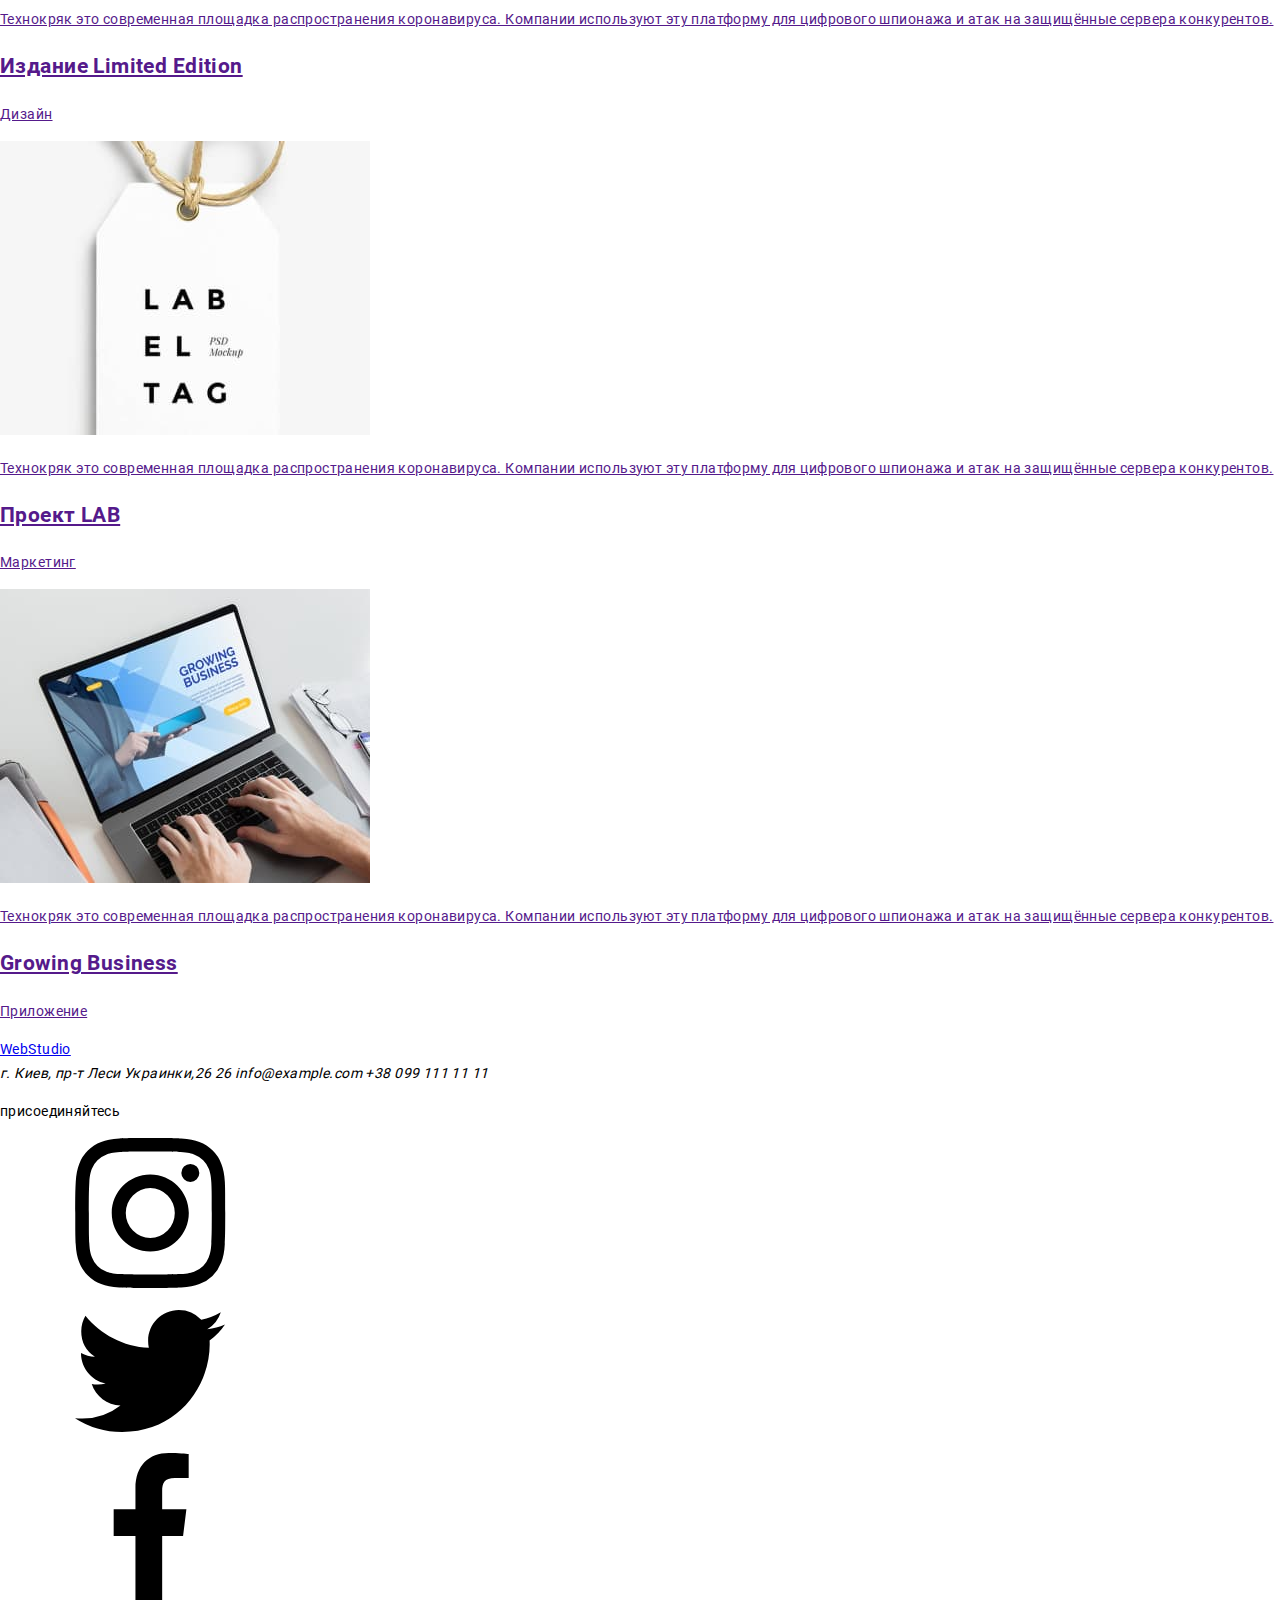
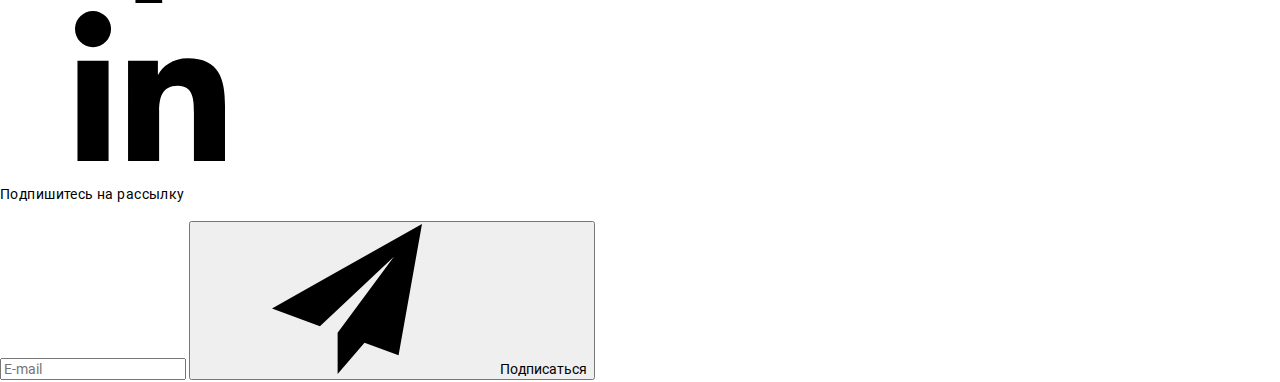
==== commit eb524a37: "Рефакторинг CSS в SASS (базовые,хедер и герой)" ====
--- a/portfolio.html
+++ b/portfolio.html
@@ -4,30 +4,30 @@
     <meta charset="UTF-8" />
     <meta name="viewport" content="width=device-width, initial-scale=1.0" />
     <title>WebStudio</title>
-    <link href="https://fonts.googleapis.com/css2?family=Raleway:wght@700&display=swap" rel="stylesheet">
+    <!-- <link href="https://fonts.googleapis.com/css2?family=Raleway:wght@700&display=swap" rel="stylesheet">
     <link href="https://fonts.googleapis.com/css2?family=Roboto:wght@400;500;700&display=swap" rel="stylesheet">
-    <link rel="stylesheet" href="https://cdnjs.cloudflare.com/ajax/libs/modern-normalize/1.0.0/modern-normalize.min.css">
-    <link rel="stylesheet" href="./css/styles.css">
+    <link rel="stylesheet" href="https://cdnjs.cloudflare.com/ajax/libs/modern-normalize/1.0.0/modern-normalize.min.css"> -->
+    <link rel="stylesheet" href="./css/main.min.css">
   </head>
 
   <body>
       <header class="header">
-        <div class="flex-container">
-          <nav class="flex-nav">
-            <a href="index.html" class="logo"> <span class="accent">Web</span>Studio </a>
-            <ul class="flex-list">
-              <li><a href="./index.html" class="nav-link">Студия</a></li>
-              <li><a href="./portfolio.html" class="nav-link current">Портфолио</a></li>
-              <li><a href="#contacts" class="nav-link">Контакты</a></li>
+        <div class="header-wrapper">
+          <nav class="nav">
+            <a href="index.html" class="nav__logo"> <span class="nav__accent">Web</span>Studio </a>
+            <ul class="nav__list">
+              <li><a href="./index.html" class="nav__link ">Студия</a></li>
+              <li><a href="./portfolio.html" class="nav__link nav__current">Портфолио</a></li>
+              <li><a href="#contacts" class="nav__link">Контакты</a></li>
             </ul>
           </nav>
           <address>
-            <a href="mailto:info@devstudio.com" class="contact mail">
+            <a href="mailto:info@devstudio.com" class="header__contact header__mail">
               <svg class="mail-icon">
                 <use href="./images/sprite.svg#icon-envelope"></use>
               </svg>
               info@devstudio.com </a>
-            <a href="tel:+380961111111" class="contact"> 
+            <a href="tel:+380961111111" class="header__contact">
               <svg class="phone-icon">
                 <use href="./images/sprite.svg#icon-Vector"></use>
               </svg>
--- a/css/main.min.css
+++ b/css/main.min.css
@@ -0,0 +1,3 @@
+/*! modern-normalize v1.0.0 | MIT License | https://github.com/sindresorhus/modern-normalize */*,*::before,*::after{-webkit-box-sizing:border-box;box-sizing:border-box}:root{-moz-tab-size:4;-o-tab-size:4;tab-size:4}html{line-height:1.15;-webkit-text-size-adjust:100%}body{margin:0}body{font-family:system-ui,-apple-system,"Segoe UI",Roboto,Helvetica,Arial,sans-serif,"Apple Color Emoji","Segoe UI Emoji"}hr{height:0;color:inherit}abbr[title]{-webkit-text-decoration:underline dotted;text-decoration:underline dotted}b,strong{font-weight:bolder}code,kbd,samp,pre{font-family:ui-monospace, SFMono-Regular, Consolas, "Liberation Mono", Menlo,+ monospace;font-size:1em}small{font-size:80%}sub,sup{font-size:75%;line-height:0;position:relative;vertical-align:baseline}sub{bottom:-0.25em}sup{top:-0.5em}table{text-indent:0;border-color:inherit}button,input,optgroup,select,textarea{font-family:inherit;font-size:100%;line-height:1.15;margin:0}button,select{text-transform:none}button,[type="button"],[type="reset"],[type="submit"]{-webkit-appearance:button}::-moz-focus-inner{border-style:none;padding:0}:-moz-focusring{outline:1px dotted ButtonText}:-moz-ui-invalid{box-shadow:none}legend{padding:0}progress{vertical-align:baseline}::-webkit-inner-spin-button,::-webkit-outer-spin-button{height:auto}[type="search"]{-webkit-appearance:textfield;outline-offset:-2px}::-webkit-search-decoration{-webkit-appearance:none}::-webkit-file-upload-button{-webkit-appearance:button;font:inherit}summary{display:list-item}@font-face{font-family:"Raleway";font-style:normal;font-weight:400;src:url("../fonts/raleway-v18-latin_cyrillic-regular.eot");src:local(""),url("../fonts/raleway-v18-latin_cyrillic-regular.eot?#iefix") format("embedded-opentype"),url("../fonts/raleway-v18-latin_cyrillic-regular.woff2") format("woff2"),url("../fonts/raleway-v18-latin_cyrillic-regular.woff") format("woff"),url("../fonts/raleway-v18-latin_cyrillic-regular.ttf") format("truetype"),url("../fonts/raleway-v18-latin_cyrillic-regular.svg#Raleway") format("svg")}@font-face{font-family:"Raleway";font-style:normal;font-weight:700;src:url("../fonts/raleway-v18-latin_cyrillic-700.eot");src:local(""),url("../fonts/raleway-v18-latin_cyrillic-700.eot?#iefix") format("embedded-opentype"),url("../fonts/raleway-v18-latin_cyrillic-700.woff2") format("woff2"),url("../fonts/raleway-v18-latin_cyrillic-700.woff") format("woff"),url("../fonts/raleway-v18-latin_cyrillic-700.ttf") format("truetype"),url("../fonts/raleway-v18-latin_cyrillic-700.svg#Raleway") format("svg")}@font-face{font-family:"Roboto";font-style:normal;font-weight:400;src:url("../fonts/roboto-v20-latin_cyrillic-regular.eot");src:local(""),url("../fonts/roboto-v20-latin_cyrillic-regular.eot?#iefix") format("embedded-opentype"),url("../fonts/roboto-v20-latin_cyrillic-regular.woff2") format("woff2"),url("../fonts/roboto-v20-latin_cyrillic-regular.woff") format("woff"),url("../fonts/roboto-v20-latin_cyrillic-regular.ttf") format("truetype"),url("../fonts/roboto-v20-latin_cyrillic-regular.svg#Roboto") format("svg")}@font-face{font-family:"Roboto";font-style:normal;font-weight:500;src:url("../fonts/roboto-v20-latin_cyrillic-500.eot");src:local(""),url("../fonts/roboto-v20-latin_cyrillic-500.eot?#iefix") format("embedded-opentype"),url("../fonts/roboto-v20-latin_cyrillic-500.woff2") format("woff2"),url("../fonts/roboto-v20-latin_cyrillic-500.woff") format("woff"),url("../fonts/roboto-v20-latin_cyrillic-500.ttf") format("truetype"),url("../fonts/roboto-v20-latin_cyrillic-500.svg#Roboto") format("svg")}@font-face{font-family:"Roboto";font-style:normal;font-weight:700;src:url("../fonts/roboto-v20-latin_cyrillic-700.eot");src:local(""),url("../fonts/roboto-v20-latin_cyrillic-700.eot?#iefix") format("embedded-opentype"),url("../fonts/roboto-v20-latin_cyrillic-700.woff2") format("woff2"),url("../fonts/roboto-v20-latin_cyrillic-700.woff") format("woff"),url("../fonts/roboto-v20-latin_cyrillic-700.ttf") format("truetype"),url("../fonts/roboto-v20-latin_cyrillic-700.svg#Roboto") format("svg")}.hero__button{font-family:inherit}.header-wrapper{margin-left:auto;margin-right:auto;width:1200px;padding-left:15px;padding-right:15px}.nav__logo{font-family:Raleway, sans-serif;font-weight:700;font-size:26px;line-height:1.19;letter-spacing:0.03em;text-decoration:none;color:#000}.header-wrapper,.nav__list{display:-webkit-box;display:-ms-flexbox;display:flex;-webkit-box-pack:justify;-ms-flex-pack:justify;justify-content:space-between;-webkit-box-align:center;-ms-flex-align:center;align-items:center}.mail-icon,.phone-icon{display:-webkit-inline-box;display:-ms-inline-flexbox;display:inline-flex;vertical-align:middle;margin-right:10px;fill:currentColor;-webkit-transition:fill 250ms cubic-bezier(0.4, 0, 0.2, 1);transition:fill 250ms cubic-bezier(0.4, 0, 0.2, 1)}body{font-family:Roboto, sans-serif;font-weight:400;font-size:14px;line-height:1.71;letter-spacing:0.03em;color:var(--primary-text-color)}ul{padding:0;margin:0;list-style:none}.header{border-bottom:1px solid #ececec;background-color:#fff}.header-wrapper{height:80px}.nav__accent{color:#2196f3}.nav{display:-webkit-box;display:-ms-flexbox;display:flex;width:532px;-webkit-box-pack:justify;-ms-flex-pack:justify;justify-content:space-between;-webkit-box-align:center;-ms-flex-align:center;align-items:center}.nav__list{width:294px}.nav__link{font-weight:500;line-height:1.14;letter-spacing:0.02em;text-decoration:none;color:#212121;-webkit-transition:color 250ms cubic-bezier(0.4, 0, 0.2, 1);transition:color 250ms cubic-bezier(0.4, 0, 0.2, 1)}.nav__link:hover,.nav__link:focus{color:#2196f3}.nav__current{display:block;position:relative;color:#2196f3}.nav__current::after{content:"";display:block;width:100%;height:4px;border-radius:2px;position:absolute;top:44px;background-color:#2196f3}.header__contact{font-weight:500;line-height:1.14;letter-spacing:0.02em;font-style:normal;text-decoration:none;color:#757575;-webkit-transition:color 250ms cubic-bezier(0.4, 0, 0.2, 1);transition:color 250ms cubic-bezier(0.4, 0, 0.2, 1)}.header__contact:hover,.header__contact:focus{color:#2196f3}.header__mail{margin-right:50px}.mail-icon{width:16px;height:12px}.contact:hover .mail-icon,.contact:focus .mail-icon{fill:#2196f3}.phone-icon{width:10px;height:16px}.contact:hover .phone-icon,.contact:focus .phone-icon{fill:#2196f3}.hero{margin-left:auto;margin-right:auto;padding:200px 452px;height:600px;max-width:1600px;text-align:center;background-image:-webkit-gradient(linear, left top, right top, from(rgba(47,48,58,0.4)), to(rgba(47,48,58,0.4))),url(../images/Image-hero.jpg);background-image:linear-gradient(to right, rgba(47,48,58,0.4), rgba(47,48,58,0.4)),url(../images/Image-hero.jpg);background-repeat:no-repeat;background-position:center;background-size:cover;background-color:rgba(0,0,0,0.8)}.hero__title{margin-top:0;margin-bottom:30px;font-weight:900;font-size:44px;line-height:1.36;letter-spacing:0.06em;text-transform:uppercase;color:#fff}.hero__button{display:inline-block;padding:10px 32px;min-width:200px;border:none;border-radius:4px;font-weight:700;font-size:16px;line-height:1.875;letter-spacing:0.06em;text-align:center;background-color:#2196f3;color:#fff;-webkit-transition:background-color 250ms cubic-bezier(0.4, 0, 0.2, 1),color 250ms cubic-bezier(0.4, 0, 0.2, 1);transition:background-color 250ms cubic-bezier(0.4, 0, 0.2, 1),color 250ms cubic-bezier(0.4, 0, 0.2, 1)}.hero__button:hover,.hero__button:focus{background-color:#fff;color:#2196f3}
+/*# sourceMappingURL=main.min.css.map */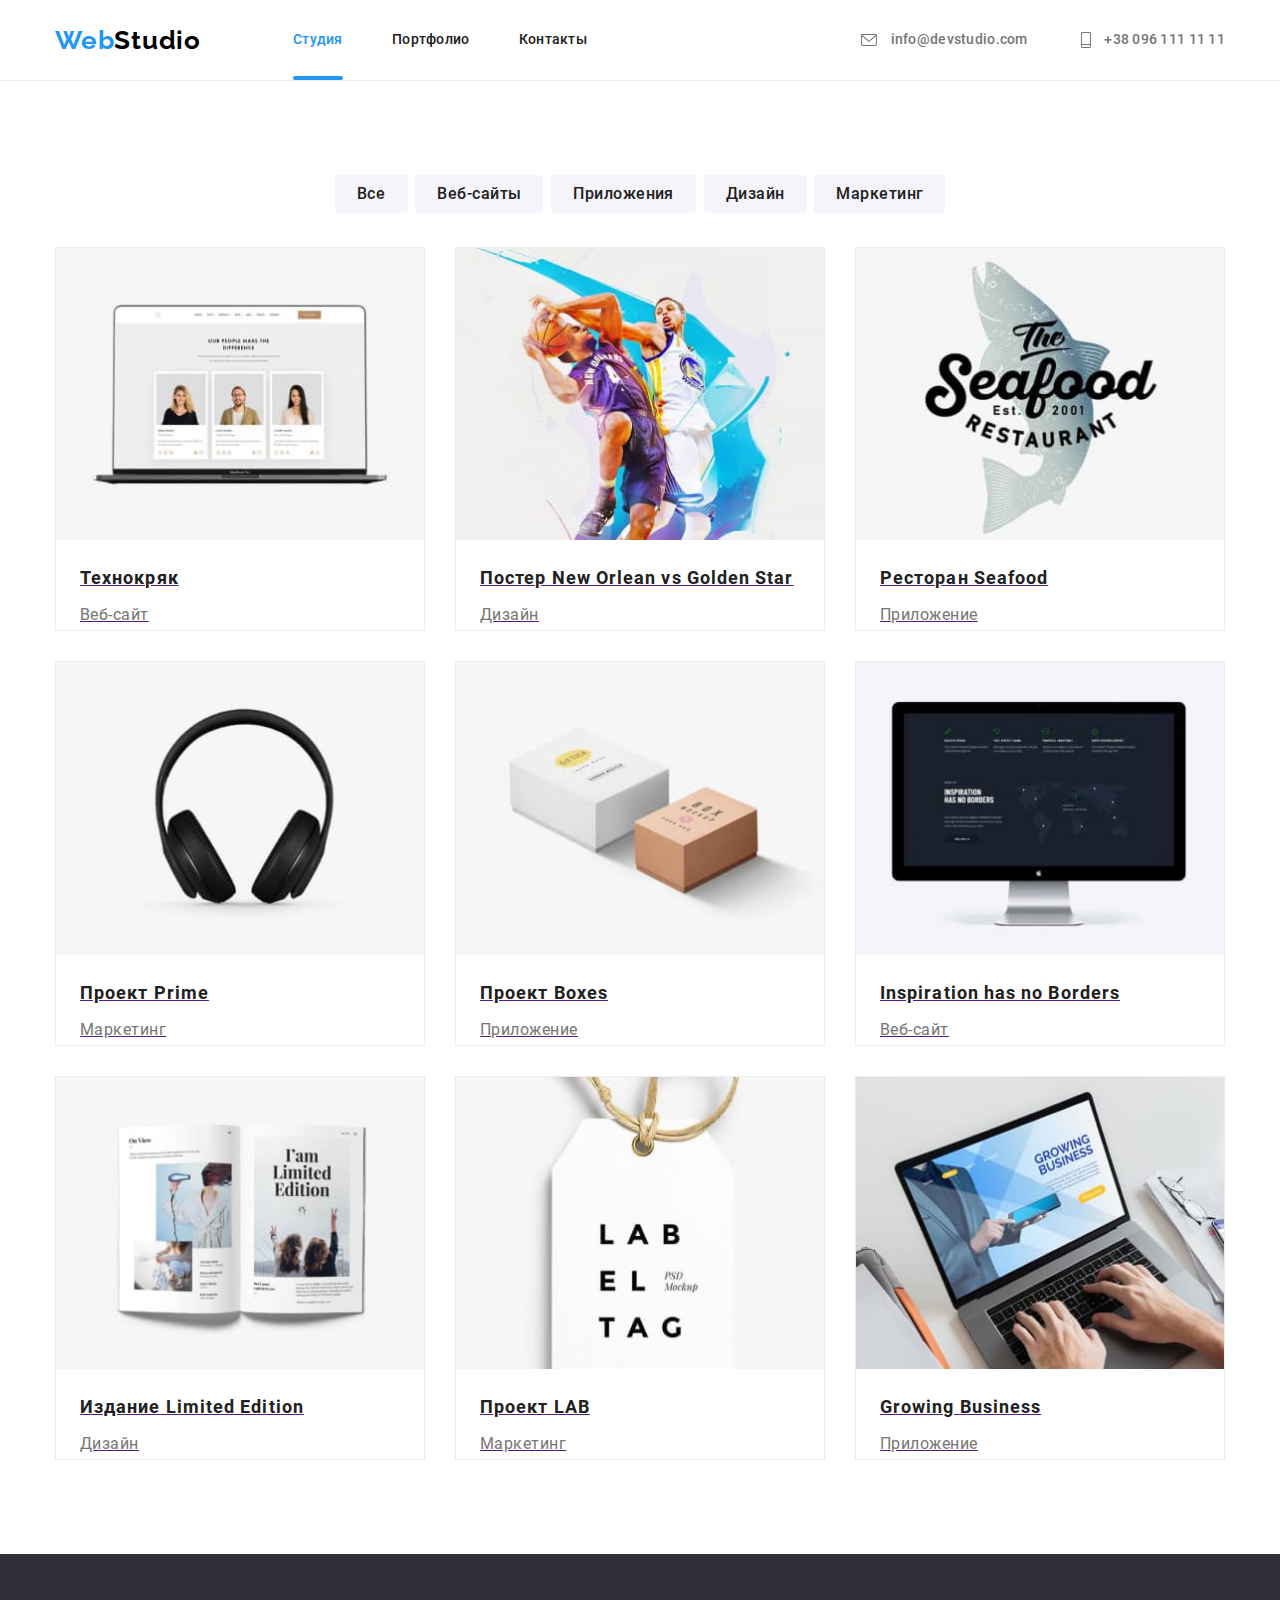
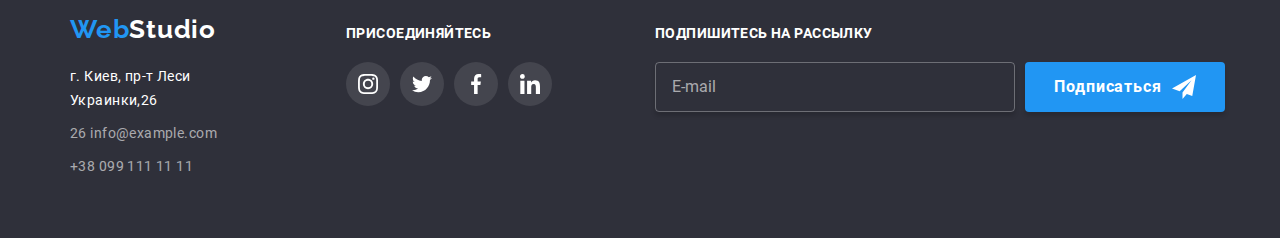
==== commit 9ebab8e0: "Рефакторинг CSS в SASS" ====
--- a/portfolio.html
+++ b/portfolio.html
@@ -4,20 +4,17 @@
     <meta charset="UTF-8" />
     <meta name="viewport" content="width=device-width, initial-scale=1.0" />
     <title>WebStudio</title>
-    <!-- <link href="https://fonts.googleapis.com/css2?family=Raleway:wght@700&display=swap" rel="stylesheet">
-    <link href="https://fonts.googleapis.com/css2?family=Roboto:wght@400;500;700&display=swap" rel="stylesheet">
-    <link rel="stylesheet" href="https://cdnjs.cloudflare.com/ajax/libs/modern-normalize/1.0.0/modern-normalize.min.css"> -->
-    <link rel="stylesheet" href="./css/main.min.css">
+    <link rel="stylesheet" href="./css/portfolio.min.css">
   </head>
 
   <body>
       <header class="header">
         <div class="header-wrapper">
           <nav class="nav">
-            <a href="index.html" class="nav__logo"> <span class="nav__accent">Web</span>Studio </a>
+            <a href="index.html" class="nav__logo"> <span class="accent">Web</span>Studio </a>
             <ul class="nav__list">
-              <li><a href="./index.html" class="nav__link ">Студия</a></li>
-              <li><a href="./portfolio.html" class="nav__link nav__current">Портфолио</a></li>
+              <li><a href="./index.html" class="nav__link nav__current">Студия</a></li>
+              <li><a href="./portfolio.html" class="nav__link">Портфолио</a></li>
               <li><a href="#contacts" class="nav__link">Контакты</a></li>
             </ul>
           </nav>
@@ -38,141 +35,141 @@
     
     <main>
       <section class="portfolio">
-        <h1 hidden>Портфолио</h1>
+        <h1 class="visually-hidden">Портфолио</h1>
           <div class="filter">
-            <ul class="filter-list">
-              <li class="list-item"><button type="button" class="portfolio-filter">Все</button></li>
-              <li class="list-item"><button type="button" class="portfolio-filter">Веб-сайты</button></li>
-              <li class="list-item"><button type="button" class="portfolio-filter">Приложения</button></li>
-              <li class="list-item"><button type="button" class="portfolio-filter">Дизайн</button></li>
-              <li class="list-item"><button type="button" class="portfolio-filter">Маркетинг</button></li>
+            <ul class="filter__list">
+              <li><button type="button" class="filter__button">Все</button></li>
+              <li><button type="button" class="filter__button">Веб-сайты</button></li>
+              <li><button type="button" class="filter__button">Приложения</button></li>
+              <li><button type="button" class="filter__button">Дизайн</button></li>
+              <li><button type="button" class="filter__button">Маркетинг</button></li>
             </ul>
           </div>
-            <div class="container">
-              <ul class="project">
-                <li class="project-list"> 
-                  <a href="" class="project-link">
-                    <div class="container-project-description">
-                      <img src="./images/portfolio1.jpg" alt="Главная страница веб-сайта Технокряк">
-                      <p class="project-description">Технокряк это современная площадка распространения коронавируса. Компании используют эту
+            <div class="projects">
+              <ul class="projects__list">
+                <li class="projects__item"> 
+                  <a href="" class="project__link">
+                    <div class="projects__wrapper-description">
+                      <img class="projects__image" src="./images/portfolio1.jpg" alt="Главная страница веб-сайта Технокряк">
+                      <p class="project__description">Технокряк это современная площадка распространения коронавируса. Компании используют эту
                       платформу для цифрового
                       шпионажа и атак на защищённые сервера конкурентов.</p>
                     </div>
-                    <div class="container-name-project">
-                      <h2 class="portfolio-project">Технокряк</h2>
-                      <p class="portfolio-category">Веб-сайт</p>
-                    </div>
-                  </a>
-                </li>
-                <li class="project-list"> 
-                  <a href="" class="project-link">
-                    <div class="container-project-description">
-                      <img src="./images/portfolio2.jpg" alt="Баскетболисты борятся за мяч">
-                      <p class="project-description">Технокряк это современная площадка распространения коронавируса. Компании используют эту
-                        платформу для цифрового
-                        шпионажа и атак на защищённые сервера конкурентов.</p>
-                    </div>
-                    <div class="container-name-project">
-                      <h2 class="portfolio-project">Постер New Orlean vs Golden Star</h2>
-                      <p class="portfolio-category">Дизайн</p>
-                    </div>
-                  </a>
-                </li>
-                <li class="project-list"> 
-                  <a href="" class="project-link">
-                    <div class="container-project-description">
-                      <img src="./images/portfolio3.jpg" alt="Логотип ресторана Сифуд">
-                      <p class="project-description">Технокряк это современная площадка распространения коронавируса. Компании используют эту
-                        платформу для цифрового
-                        шпионажа и атак на защищённые сервера конкурентов.</p>
-                    </div>
-                    <div class="container-name-project">
-                      <h2 class="portfolio-project">Ресторан Seafood</h2>
-                      <p class="portfolio-category">Приложение</p>
-                    </div>
-                  </a>
-                </li>
-                <li class="project-list"> 
-                  <a href="" class="project-link">
-                    <div class="container-project-description">
-                      <img src="./images/portfolio4.jpg" alt="Наушники">
-                      <p class="project-description">Технокряк это современная площадка распространения коронавируса. Компании используют эту
-                        платформу для цифрового
-                        шпионажа и атак на защищённые сервера конкурентов.</p>
-                    </div>
-                    <div class="container-name-project">
-                      <h2 class="portfolio-project">Проект Prime</h2>
-                      <p class="portfolio-category">Маркетинг</p>
-                    </div>
-                  </a>
-                </li>
-                <li class="project-list"> 
-                  <a href="" class="project-link">
-                    <div class="container-project-description">
-                      <img src="./images/portfolio5.jpg" alt="Две коробки">
-                      <p class="project-description">Технокряк это современная площадка распространения коронавируса. Компании используют эту
-                        платформу для цифрового
-                        шпионажа и атак на защищённые сервера конкурентов.</p>
-                    </div>
-                    <div class="container-name-project">
-                      <h2 class="portfolio-project">Проект Boxes</h2>
-                      <p class="portfolio-category">Приложение</p>
-                    </div>
-                  </a>
-                </li>
-                <li class="project-list"> 
-                  <a href="" class="project-link">
-                    <div class="container-project-description">
-                      <img src="./images/portfolio6.jpg" alt="Монитор компьютера">
-                      <p class="project-description">Технокряк это современная площадка распространения коронавируса. Компании используют эту
-                        платформу для цифрового
-                        шпионажа и атак на защищённые сервера конкурентов.</p>
-                    </div>
-                    <div class="container-name-project">
-                      <h2 class="portfolio-project">Inspiration has no Borders</h2>
-                      <p class="portfolio-category">Веб-сайт</p>
-                    </div>
-                  </a>
-                </li>
-                <li class="project-list"> 
-                  <a href="" class="project-link">
-                    <div class="container-project-description">
-                      <img src="./images/portfolio7.jpg" alt="Разворот журнала Лимитед Едишн">
-                      <p class="project-description">Технокряк это современная площадка распространения коронавируса. Компании используют эту
-                        платформу для цифрового
-                        шпионажа и атак на защищённые сервера конкурентов.</p>
-                    </div>
-                    <div class="container-name-project">
-                      <h2 class="portfolio-project">Издание Limited Edition</h2>
-                      <p class="portfolio-category">Дизайн</p>
-                    </div>
-                  </a>
-                </li>
-                <li class="project-list">
-                  <a href="" class="project-link">
-                    <div class="container-project-description">
-                      <img src="./images/portfolio8.jpg" alt="Бирка с надписью Лаб ель тег"> 
-                      <p class="project-description">Технокряк это современная площадка распространения коронавируса. Компании используют эту
-                        платформу для цифрового
-                        шпионажа и атак на защищённые сервера конкурентов.</p>
-                    </div>
-                    <div class="container-name-project">
-                      <h2 class="portfolio-project">Проект LAB</h2>
-                      <p class="portfolio-category">Маркетинг</p>
+                    <div class="projects__wrapper-name">
+                      <h2 class="project__name">Технокряк</h2>
+                      <p class="project__category">Веб-сайт</p>
+                    </div>
+                  </a>
+                </li>
+                <li class="projects__item"> 
+                  <a href="" class="project__link">
+                    <div class="projects__wrapper-description">
+                      <img class="projects__image" src="./images/portfolio2.jpg" alt="Баскетболисты борятся за мяч">
+                      <p class="project__description">Технокряк это современная площадка распространения коронавируса. Компании используют эту
+                        платформу для цифрового
+                        шпионажа и атак на защищённые сервера конкурентов.</p>
+                    </div>
+                    <div class="projects__wrapper-name">
+                      <h2 class="project__name">Постер New Orlean vs Golden Star</h2>
+                      <p class="project__category">Дизайн</p>
+                    </div>
+                  </a>
+                </li>
+                <li class="projects__item"> 
+                  <a href="" class="project__link">
+                    <div class="projects__wrapper-description">
+                      <img class="projects__image" src="./images/portfolio3.jpg" alt="Логотип ресторана Сифуд">
+                      <p class="project__description">Технокряк это современная площадка распространения коронавируса. Компании используют эту
+                        платформу для цифрового
+                        шпионажа и атак на защищённые сервера конкурентов.</p>
+                    </div>
+                    <div class="projects__wrapper-name">
+                      <h2 class="project__name">Ресторан Seafood</h2>
+                      <p class="project__category">Приложение</p>
+                    </div>
+                  </a>
+                </li>
+                <li class="projects__item"> 
+                  <a href="" class="project__link">
+                    <div class="projects__wrapper-description">
+                      <img class="projects__image" src="./images/portfolio4.jpg" alt="Наушники">
+                      <p class="project__description">Технокряк это современная площадка распространения коронавируса. Компании используют эту
+                        платформу для цифрового
+                        шпионажа и атак на защищённые сервера конкурентов.</p>
+                    </div>
+                    <div class="projects__wrapper-name">
+                      <h2 class="project__name">Проект Prime</h2>
+                      <p class="project__category">Маркетинг</p>
+                    </div>
+                  </a>
+                </li>
+                <li class="projects__item"> 
+                  <a href="" class="project__link">
+                    <div class="projects__wrapper-description">
+                      <img class="projects__image" src="./images/portfolio5.jpg" alt="Две коробки">
+                      <p class="project__description">Технокряк это современная площадка распространения коронавируса. Компании используют эту
+                        платформу для цифрового
+                        шпионажа и атак на защищённые сервера конкурентов.</p>
+                    </div>
+                    <div class="projects__wrapper-name">
+                      <h2 class="project__name">Проект Boxes</h2>
+                      <p class="project__category">Приложение</p>
+                    </div>
+                  </a>
+                </li>
+                <li class="projects__item"> 
+                  <a href="" class="project__link">
+                    <div class="projects__wrapper-description">
+                      <img class="projects__image" src="./images/portfolio6.jpg" alt="Монитор компьютера">
+                      <p class="project__description">Технокряк это современная площадка распространения коронавируса. Компании используют эту
+                        платформу для цифрового
+                        шпионажа и атак на защищённые сервера конкурентов.</p>
+                    </div>
+                    <div class="projects__wrapper-name">
+                      <h2 class="project__name">Inspiration has no Borders</h2>
+                      <p class="project__category">Веб-сайт</p>
+                    </div>
+                  </a>
+                </li>
+                <li class="projects__item"> 
+                  <a href="" class="project__link">
+                    <div class="projects__wrapper-description">
+                      <img class="projects__image" src="./images/portfolio7.jpg" alt="Разворот журнала Лимитед Едишн">
+                      <p class="project__description">Технокряк это современная площадка распространения коронавируса. Компании используют эту
+                        платформу для цифрового
+                        шпионажа и атак на защищённые сервера конкурентов.</p>
+                    </div>
+                    <div class="projects__wrapper-name">
+                      <h2 class="project__name">Издание Limited Edition</h2>
+                      <p class="project__category">Дизайн</p>
+                    </div>
+                  </a>
+                </li>
+                <li class="projects__item">
+                  <a href="" class="project__link">
+                    <div class="projects__wrapper-description">
+                      <img class="projects__image" src="./images/portfolio8.jpg" alt="Бирка с надписью Лаб ель тег"> 
+                      <p class="project__description">Технокряк это современная площадка распространения коронавируса. Компании используют эту
+                        платформу для цифрового
+                        шпионажа и атак на защищённые сервера конкурентов.</p>
+                    </div>
+                    <div class="projects__wrapper-name">
+                      <h2 class="project__name">Проект LAB</h2>
+                      <p class="project__category">Маркетинг</p>
                     </div>
                 </a>
                 </li>
-                <li class="project-list"> 
-                  <a href="" class="project-link">
-                    <div class="container-project-description">
-                      <img src="./images/portfolio9.jpg" alt="Руки печатают по клавиатуре">
-                      <p class="project-description">Технокряк это современная площадка распространения коронавируса. Компании используют эту
-                        платформу для цифрового
-                        шпионажа и атак на защищённые сервера конкурентов.</p>
-                    </div>
-                    <div class="container-name-project">
-                      <h2 class="portfolio-project">Growing Business</h2>
-                      <p class="portfolio-category">Приложение</p>
+                <li class="projects__item"> 
+                  <a href="" class="project__link">
+                    <div class="projects__wrapper-description">
+                      <img class="projects__image" src="./images/portfolio9.jpg" alt="Руки печатают по клавиатуре">
+                      <p class="project__description">Технокряк это современная площадка распространения коронавируса. Компании используют эту
+                        платформу для цифрового
+                        шпионажа и атак на защищённые сервера конкурентов.</p>
+                    </div>
+                    <div class="projects__wrapper-name">
+                      <h2 class="project__name">Growing Business</h2>
+                      <p class="project__category">Приложение</p>
                     </div>
                   </a>
                 </li>
@@ -181,60 +178,59 @@
       </section>
     </main>
 
-    <footer class="footer-page">
-      <div class="container flex-contacts">
-          <div class="our-contacts">
-          <a href="./index.html" class="logo footer-logo"><span class="accent">Web</span>Studio </a>
-          <address id="contacts" class="footer-contacts">
-            <span class="footer-address">г. Киев, пр-т Леси Украинки,26</span>
-            <span class="mail">26 info@example.com</span>
+    <footer class="footer">
+      <div class="footer__container">
+        <div class="our-contacts">
+          <a href="./index.html" class="footer__logo"><span class="accent">Web</span>Studio </a>
+          <address id="contacts" class="footer__contacts">
+            <span class="footer__address">г. Киев, пр-т Леси Украинки,26</span>
+            <span class="footer__mail">26 info@example.com</span>
             +38 099 111 11 11
           </address>
-          </div>
-      
-          <div class="social">
-          <p> присоединяйтесь </p>
-          <ul class="social-list">
-            <li> 
-              <a class="social-links"> 
-                <svg class="social-links-icon">
+        </div>
+        <div class="social">
+          <p class="social__appeal"> присоединяйтесь </p>
+          <ul class="social__list">
+            <li>
+              <a class="social__link-item">
+                <svg class="social__link-icon">
                   <use href="./images/sprite.svg#icon-instagram">
                   </use>
                 </svg>
-              </a> 
+              </a>
             </li>
-            <li><a class="social-links">
-              <svg class="social-links-icon">
-                <use href="./images/sprite.svg#icon-twitter">
-                </use>
-              </svg>
-            </a></li>
-            <li><a class="social-links">
-              <svg class="social-links-icon">
-                <use href="./images/sprite.svg#icon-facebook">
-                </use>
-              </svg>
-            </a></li>
-            <li><a class="social-links">
-              <svg class="social-links-icon">
-                <use href="./images/sprite.svg#icon-linkedin">
-                </use>
-              </svg>
-            </a></li>
+            <li><a class="social__link-item">
+                <svg class="social__link-icon">
+                  <use href="./images/sprite.svg#icon-twitter">
+                  </use>
+                </svg>
+              </a></li>
+            <li><a class="social__link-item">
+                <svg class="social__link-icon">
+                  <use href="./images/sprite.svg#icon-facebook">
+                  </use>
+                </svg>
+              </a></li>
+            <li><a class="social__link-item">
+                <svg class="social__link-icon">
+                  <use href="./images/sprite.svg#icon-linkedin">
+                  </use>
+                </svg>
+              </a></li>
           </ul>
-          </div>
+        </div>
         <div class="subscription">
-          <p> Подпишитесь на рассылку </p>
-          <form class="form-email">
-            <input class="input-email" type="email" name="email" placeholder="E-mail">
-            <button class="subscribe">
-              <svg class="send-icon">
+          <p class="subscription__appeal"> Подпишитесь на рассылку </p>
+          <form class="form-subscription">
+            <input class="form-subscription__input" type="email" name="email" placeholder="E-mail">
+            <button class="form-subscription__button">
+              <svg class="form-subscription__icon">
                 <use href="./images/sprite.svg#icon-send"></use>
               </svg>
-              <span class="subscribe-text">Подписаться</span></button>
+              <span class="form-subscription__text">Подписаться</span></button>
           </form>
         </div>
-     </div>
-    </footer>  
+      </div>
+    </footer>
   </body>
 </html>
--- a/css/portfolio.min.css
+++ b/css/portfolio.min.css
@@ -0,0 +1,3 @@
+/*! modern-normalize v1.0.0 | MIT License | https://github.com/sindresorhus/modern-normalize */*,*::before,*::after{-webkit-box-sizing:border-box;box-sizing:border-box}:root{-moz-tab-size:4;-o-tab-size:4;tab-size:4}html{line-height:1.15;-webkit-text-size-adjust:100%}body{margin:0}body{font-family:system-ui,-apple-system,"Segoe UI",Roboto,Helvetica,Arial,sans-serif,"Apple Color Emoji","Segoe UI Emoji"}hr{height:0;color:inherit}abbr[title]{-webkit-text-decoration:underline dotted;text-decoration:underline dotted}b,strong{font-weight:bolder}code,kbd,samp,pre{font-family:ui-monospace, SFMono-Regular, Consolas, "Liberation Mono", Menlo,+ monospace;font-size:1em}small{font-size:80%}sub,sup{font-size:75%;line-height:0;position:relative;vertical-align:baseline}sub{bottom:-0.25em}sup{top:-0.5em}table{text-indent:0;border-color:inherit}button,input,optgroup,select,textarea{font-family:inherit;font-size:100%;line-height:1.15;margin:0}button,select{text-transform:none}button,[type="button"],[type="reset"],[type="submit"]{-webkit-appearance:button}::-moz-focus-inner{border-style:none;padding:0}:-moz-focusring{outline:1px dotted ButtonText}:-moz-ui-invalid{box-shadow:none}legend{padding:0}progress{vertical-align:baseline}::-webkit-inner-spin-button,::-webkit-outer-spin-button{height:auto}[type="search"]{-webkit-appearance:textfield;outline-offset:-2px}::-webkit-search-decoration{-webkit-appearance:none}::-webkit-file-upload-button{-webkit-appearance:button;font:inherit}summary{display:list-item}@font-face{font-family:"Raleway";font-style:normal;font-weight:400;src:url("../fonts/raleway-v18-latin_cyrillic-regular.eot");src:local(""),url("../fonts/raleway-v18-latin_cyrillic-regular.eot?#iefix") format("embedded-opentype"),url("../fonts/raleway-v18-latin_cyrillic-regular.woff2") format("woff2"),url("../fonts/raleway-v18-latin_cyrillic-regular.woff") format("woff"),url("../fonts/raleway-v18-latin_cyrillic-regular.ttf") format("truetype"),url("../fonts/raleway-v18-latin_cyrillic-regular.svg#Raleway") format("svg")}@font-face{font-family:"Raleway";font-style:normal;font-weight:700;src:url("../fonts/raleway-v18-latin_cyrillic-700.eot");src:local(""),url("../fonts/raleway-v18-latin_cyrillic-700.eot?#iefix") format("embedded-opentype"),url("../fonts/raleway-v18-latin_cyrillic-700.woff2") format("woff2"),url("../fonts/raleway-v18-latin_cyrillic-700.woff") format("woff"),url("../fonts/raleway-v18-latin_cyrillic-700.ttf") format("truetype"),url("../fonts/raleway-v18-latin_cyrillic-700.svg#Raleway") format("svg")}@font-face{font-family:"Roboto";font-style:normal;font-weight:400;src:url("../fonts/roboto-v20-latin_cyrillic-regular.eot");src:local(""),url("../fonts/roboto-v20-latin_cyrillic-regular.eot?#iefix") format("embedded-opentype"),url("../fonts/roboto-v20-latin_cyrillic-regular.woff2") format("woff2"),url("../fonts/roboto-v20-latin_cyrillic-regular.woff") format("woff"),url("../fonts/roboto-v20-latin_cyrillic-regular.ttf") format("truetype"),url("../fonts/roboto-v20-latin_cyrillic-regular.svg#Roboto") format("svg")}@font-face{font-family:"Roboto";font-style:normal;font-weight:500;src:url("../fonts/roboto-v20-latin_cyrillic-500.eot");src:local(""),url("../fonts/roboto-v20-latin_cyrillic-500.eot?#iefix") format("embedded-opentype"),url("../fonts/roboto-v20-latin_cyrillic-500.woff2") format("woff2"),url("../fonts/roboto-v20-latin_cyrillic-500.woff") format("woff"),url("../fonts/roboto-v20-latin_cyrillic-500.ttf") format("truetype"),url("../fonts/roboto-v20-latin_cyrillic-500.svg#Roboto") format("svg")}@font-face{font-family:"Roboto";font-style:normal;font-weight:700;src:url("../fonts/roboto-v20-latin_cyrillic-700.eot");src:local(""),url("../fonts/roboto-v20-latin_cyrillic-700.eot?#iefix") format("embedded-opentype"),url("../fonts/roboto-v20-latin_cyrillic-700.woff2") format("woff2"),url("../fonts/roboto-v20-latin_cyrillic-700.woff") format("woff"),url("../fonts/roboto-v20-latin_cyrillic-700.ttf") format("truetype"),url("../fonts/roboto-v20-latin_cyrillic-700.svg#Roboto") format("svg")}.header-wrapper,.projects,.footer__container{margin-left:auto;margin-right:auto;width:1200px;padding-left:15px;padding-right:15px}.nav__logo,.footer__logo{font-family:Raleway, sans-serif;font-weight:700;font-size:26px;line-height:1.19;letter-spacing:0.03em;text-decoration:none;color:#000}.header-wrapper,.nav__list{display:-webkit-box;display:-ms-flexbox;display:flex;-webkit-box-pack:justify;-ms-flex-pack:justify;justify-content:space-between;-webkit-box-align:center;-ms-flex-align:center;align-items:center}.mail-icon,.phone-icon{display:-webkit-inline-box;display:-ms-inline-flexbox;display:inline-flex;vertical-align:middle;margin-right:10px;fill:currentColor;-webkit-transition:fill 250ms cubic-bezier(0.4, 0, 0.2, 1);transition:fill 250ms cubic-bezier(0.4, 0, 0.2, 1)}.visually-hidden{position:absolute !important;clip:rect(1px 1px 1px 1px);clip:rect(1px, 1px, 1px, 1px);padding:0 !important;border:0 !important;height:1px !important;width:1px !important;overflow:hidden}.social__appeal,.subscription__appeal{margin:0;margin-bottom:20px;font-weight:700;line-height:1.14em;letter-spacing:0.03em;text-transform:uppercase;color:#fff}body{font-family:Roboto, sans-serif;font-weight:400;font-size:14px;line-height:1.71;letter-spacing:0.03em;color:var(--primary-text-color)}ul{padding:0;margin:0;list-style:none}.header{border-bottom:1px solid #ececec;background-color:#fff}.header-wrapper{height:80px}.accent{color:#2196f3}.nav{display:-webkit-box;display:-ms-flexbox;display:flex;width:532px;-webkit-box-pack:justify;-ms-flex-pack:justify;justify-content:space-between;-webkit-box-align:center;-ms-flex-align:center;align-items:center}.nav__list{width:294px}.nav__link{font-weight:500;line-height:1.14;letter-spacing:0.02em;text-decoration:none;color:#212121;-webkit-transition:color 250ms cubic-bezier(0.4, 0, 0.2, 1);transition:color 250ms cubic-bezier(0.4, 0, 0.2, 1)}.nav__link:hover,.nav__link:focus{color:#2196f3}.nav__current{display:block;position:relative;color:#2196f3}.nav__current::after{content:"";display:block;width:100%;height:4px;border-radius:2px;position:absolute;top:44px;background-color:#2196f3}.header__contact{font-weight:500;line-height:1.14;letter-spacing:0.02em;font-style:normal;text-decoration:none;color:#757575;-webkit-transition:color 250ms cubic-bezier(0.4, 0, 0.2, 1);transition:color 250ms cubic-bezier(0.4, 0, 0.2, 1)}.header__contact:hover,.header__contact:focus{color:#2196f3}.header__mail{margin-right:50px}.mail-icon{width:16px;height:12px}.contact:hover .mail-icon,.contact:focus .mail-icon{fill:#2196f3}.phone-icon{width:10px;height:16px}.contact:hover .phone-icon,.contact:focus .phone-icon{fill:#2196f3}.portfolio{padding-top:94px;padding-bottom:94px}.filter{margin-left:auto;margin-right:auto;padding-bottom:34px;width:611px}.filter__list{display:-webkit-box;display:-ms-flexbox;display:flex;-webkit-box-pack:justify;-ms-flex-pack:justify;justify-content:space-between}.filter__button{display:inline-block;padding:6px 22px;min-width:73px;font-weight:500;font-size:16px;line-height:1.62;text-align:center;letter-spacing:0.03em;border-radius:4px;border:none;background-color:#f5f4fa;color:#212121;background-position:50% 50%;-webkit-transition:background-color 250ms cubic-bezier(0.4, 0, 0.2, 1),color 250ms cubic-bezier(0.4, 0, 0.2, 1);transition:background-color 250ms cubic-bezier(0.4, 0, 0.2, 1),color 250ms cubic-bezier(0.4, 0, 0.2, 1)}.filter__button:hover,.filter__button:focus{border:none;color:#fff;background-color:#2196f3}.filter__button:active{color:#212121;border:none}.projects__list{display:-webkit-box;display:-ms-flexbox;display:flex;-ms-flex-wrap:wrap;flex-wrap:wrap}.projects__item{margin-right:30px;margin-bottom:30px;width:calc((100% - 60px) / 3);border:1px solid #eeeeee;background:#fff}.projects__item:nth-child(3n){margin-right:0}.projects__item:nth-last-child(-n+3){margin-bottom:0}.project__link{-webkit-box-shadow:none;box-shadow:none;-webkit-transition:-webkit-box-shadow 250ms cubic-bezier(0.4, 0, 0.2, 1);transition:-webkit-box-shadow 250ms cubic-bezier(0.4, 0, 0.2, 1);transition:box-shadow 250ms cubic-bezier(0.4, 0, 0.2, 1);transition:box-shadow 250ms cubic-bezier(0.4, 0, 0.2, 1), -webkit-box-shadow 250ms cubic-bezier(0.4, 0, 0.2, 1)}.project__link:hover,.project__link:focus{-webkit-box-shadow:0px 1px 1px rgba(0,0,0,0.12),0px 4px 4px rgba(0,0,0,0.06),1px 4px 6px rgba(0,0,0,0.16);box-shadow:0px 1px 1px rgba(0,0,0,0.12),0px 4px 4px rgba(0,0,0,0.06),1px 4px 6px rgba(0,0,0,0.16)}.projects__wrapper-description{position:relative;overflow:hidden}.projects__wrapper-description::before{position:absolute;top:0;left:0;display:block;content:"";height:100%;width:100%;background-color:rgba(33,150,243,0.9);opacity:0;-webkit-transform:translateY(100%);transform:translateY(100%);-webkit-transition:opacity 250ms cubic-bezier(0.4, 0, 0.2, 1),-webkit-transform 250ms var cubic-bezier(0.4, 0, 0.2, 1);transition:opacity 250ms cubic-bezier(0.4, 0, 0.2, 1),-webkit-transform 250ms var cubic-bezier(0.4, 0, 0.2, 1);transition:opacity 250ms cubic-bezier(0.4, 0, 0.2, 1),transform 250ms var cubic-bezier(0.4, 0, 0.2, 1);transition:opacity 250ms cubic-bezier(0.4, 0, 0.2, 1),transform 250ms var cubic-bezier(0.4, 0, 0.2, 1),-webkit-transform 250ms var cubic-bezier(0.4, 0, 0.2, 1)}.project__link:hover .projects__wrapper-description::before,.project__link:focus .projects__wrapper-description::before{-webkit-transform:translateY(0);transform:translateY(0);opacity:1}.projects__image{display:block;width:100%;height:auto}.project__description{position:absolute;margin:0;padding:0 24px;width:100%;font-size:18px;line-height:1.56;color:#fff;z-index:1;opacity:0;-webkit-transition:opacity 250ms cubic-bezier(0.4, 0, 0.2, 1),-webkit-transform 250ms cubic-bezier(0.4, 0, 0.2, 1);transition:opacity 250ms cubic-bezier(0.4, 0, 0.2, 1),-webkit-transform 250ms cubic-bezier(0.4, 0, 0.2, 1);transition:opacity 250ms cubic-bezier(0.4, 0, 0.2, 1),transform 250ms cubic-bezier(0.4, 0, 0.2, 1);transition:opacity 250ms cubic-bezier(0.4, 0, 0.2, 1),transform 250ms cubic-bezier(0.4, 0, 0.2, 1),-webkit-transform 250ms cubic-bezier(0.4, 0, 0.2, 1)}.project__link:hover .project__description,.project__link:focus .project__description{opacity:1;left:50%;top:50%;-webkit-transform:translate(-50%, -50%);transform:translate(-50%, -50%)}.projects__wrapper-name{margin:0 24px;width:322px}.project__name{margin-top:20px;margin-bottom:4px;font-size:18px;line-height:2;letter-spacing:0.06em;color:#212121}.project__category{margin-top:0;margin-bottom:0;font-size:16px;line-height:1.87;letter-spacing:0.03em;color:#757575}.footer{padding:60px 0;background-color:#2f303a}.footer__container{display:-webkit-box;display:-ms-flexbox;display:flex;-webkit-box-align:baseline;-ms-flex-align:baseline;align-items:baseline;-webkit-box-pack:start;-ms-flex-pack:start;justify-content:flex-start}.footer__logo{display:block;margin-bottom:20px;padding-left:15px;padding-right:15px;color:#fff}.accent{color:#2196f3}.footer__contacts{display:inline-block;margin-right:70px;padding-left:15px;padding-right:15px;font-style:normal;color:rgba(255,255,255,0.6)}.footer__address{display:block;margin-bottom:9px;color:#fff}.footer__mail{display:block;margin-bottom:9px}.social{margin-right:93px}.social__list{display:-webkit-box;display:-ms-flexbox;display:flex;-webkit-box-align:center;-ms-flex-align:center;align-items:center;-webkit-box-pack:center;-ms-flex-pack:center;justify-content:center}.social__link-item{display:-webkit-box;display:-ms-flexbox;display:flex;-webkit-box-align:center;-ms-flex-align:center;align-items:center;-webkit-box-pack:center;-ms-flex-pack:center;justify-content:center;margin-right:10px;width:44px;height:44px;border-radius:50%;background-color:rgba(255,255,255,0.1);-webkit-transition:background-color 250ms cubic-bezier(0.4, 0, 0.2, 1);transition:background-color 250ms cubic-bezier(0.4, 0, 0.2, 1)}.social__link-item:hover,.social__link-item:focus{background-color:#2196f3}.social__link-icon{width:20px;height:20px;background-position:50% 50%;fill:#fff}.form-subscription{display:-webkit-box;display:-ms-flexbox;display:flex;-webkit-box-pack:justify;-ms-flex-pack:justify;justify-content:space-between;min-width:570px}.form-subscription__input{margin-right:10px;padding:15px 16px;width:100%;border:1px solid rgba(255,255,255,0.3);border-radius:4px;-webkit-box-shadow:0px 4px 4px rgba(0,0,0,0.15);box-shadow:0px 4px 4px rgba(0,0,0,0.15);color:#fff;background-color:transparent}.form-subscription__input::-webkit-input-placeholder{font-size:16px;line-height:1.25;color:rgba(255,255,255,0.6)}.form-subscription__input:-ms-input-placeholder{font-size:16px;line-height:1.25;color:rgba(255,255,255,0.6)}.form-subscription__input::-ms-input-placeholder{font-size:16px;line-height:1.25;color:rgba(255,255,255,0.6)}.form-subscription__input::placeholder{font-size:16px;line-height:1.25;color:rgba(255,255,255,0.6)}.form-subscription__button{display:-webkit-inline-box;display:-ms-inline-flexbox;display:inline-flex;-webkit-box-orient:horizontal;-webkit-box-direction:reverse;-ms-flex-direction:row-reverse;flex-direction:row-reverse;-webkit-box-pack:center;-ms-flex-pack:center;justify-content:center;-webkit-box-align:center;-ms-flex-align:center;align-items:center;padding:10px 0;min-width:200px;height:50px;font-weight:700;font-size:16px;line-height:1.875;text-align:center;letter-spacing:0.06em;border:none;border-radius:4px;color:#fff;background-color:#2196f3;-webkit-box-shadow:0px 4px 4px rgba(0,0,0,0.15);box-shadow:0px 4px 4px rgba(0,0,0,0.15);-webkit-transition:background-color 250ms cubic-bezier(0.4, 0, 0.2, 1),color 250ms cubic-bezier(0.4, 0, 0.2, 1);transition:background-color 250ms cubic-bezier(0.4, 0, 0.2, 1),color 250ms cubic-bezier(0.4, 0, 0.2, 1)}.form-subscription__button:hover,.form-subscription__button:focus{background-color:#fff;color:#2196f3}.form-subscription__text{margin-right:10px}.form-subscription__icon{width:24px;height:24px;fill:#fff;-webkit-transition:fill 250ms cubic-bezier(0.4, 0, 0.2, 1);transition:fill 250ms cubic-bezier(0.4, 0, 0.2, 1)}.form-subscription__button:hover .form-subscription__icon,.form-subscription__button:focus .form-subscription__icon{fill:#2196f3}
+/*# sourceMappingURL=portfolio.min.css.map */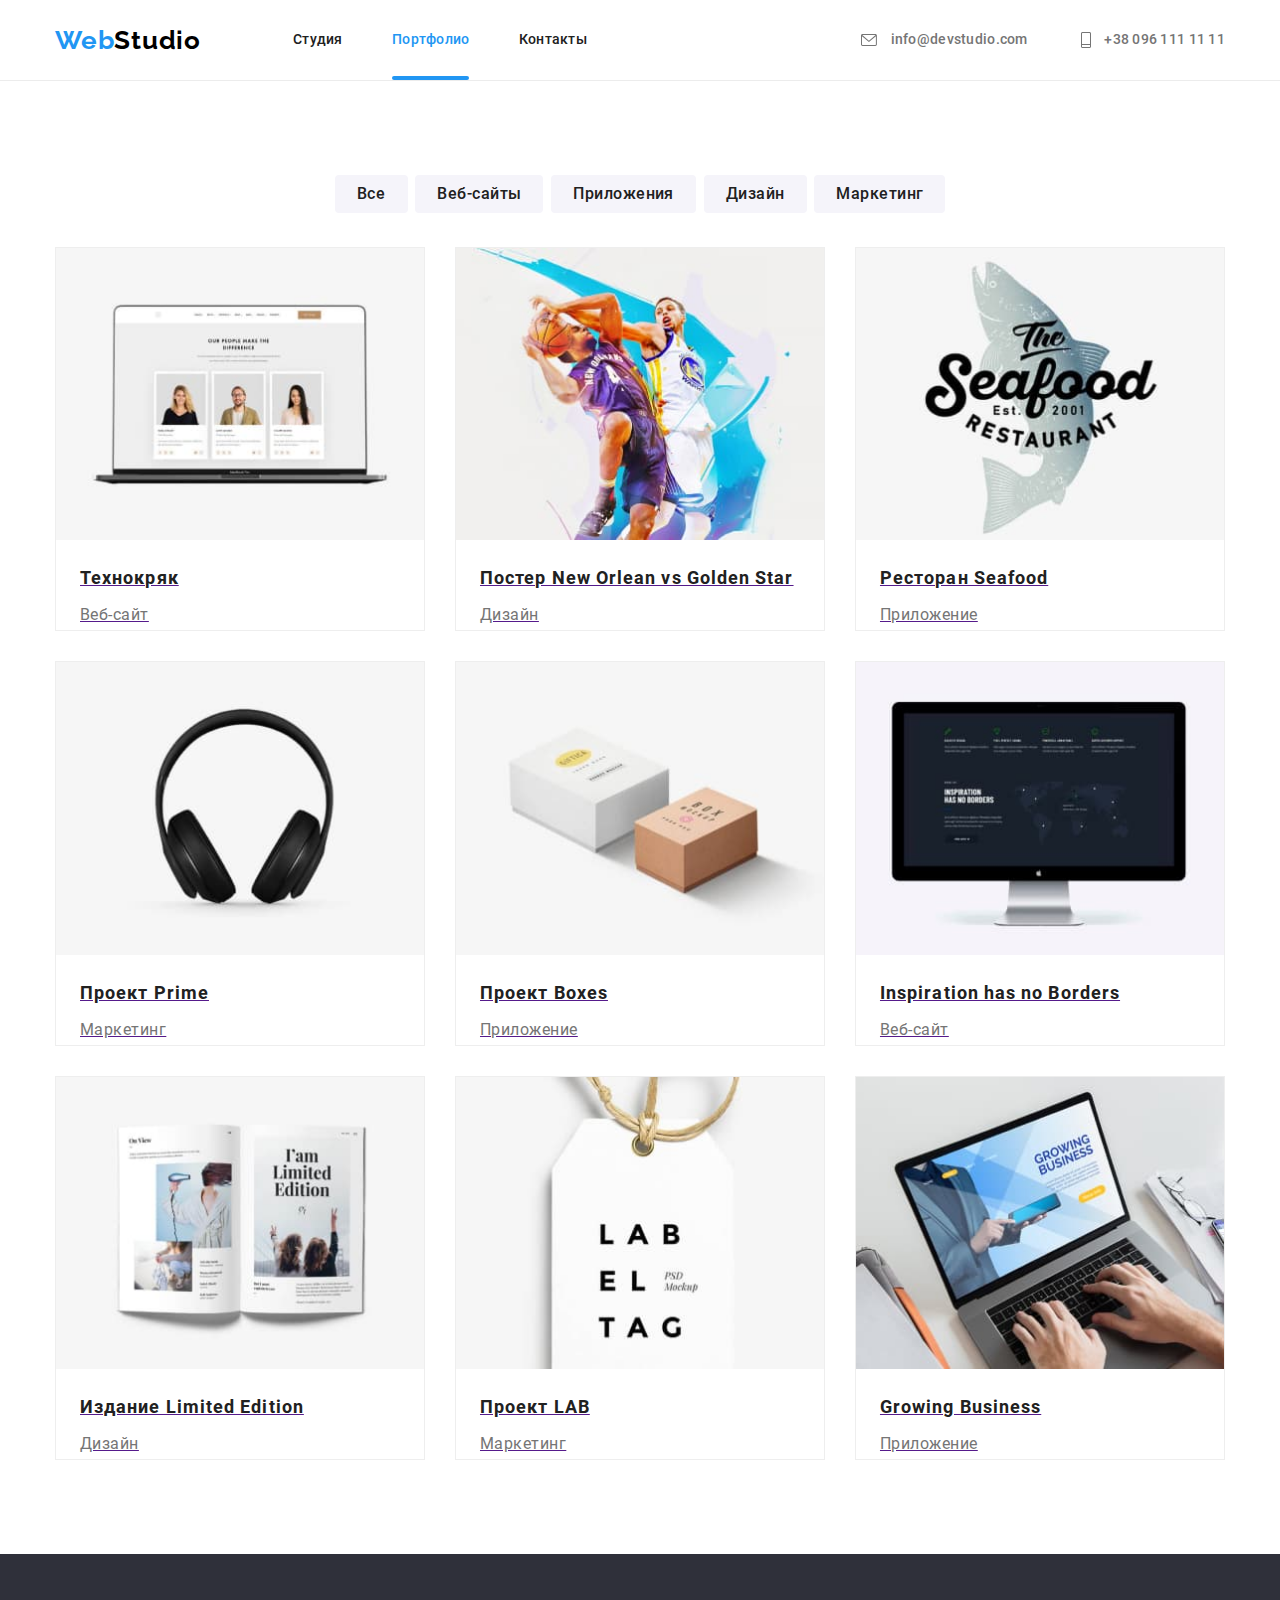
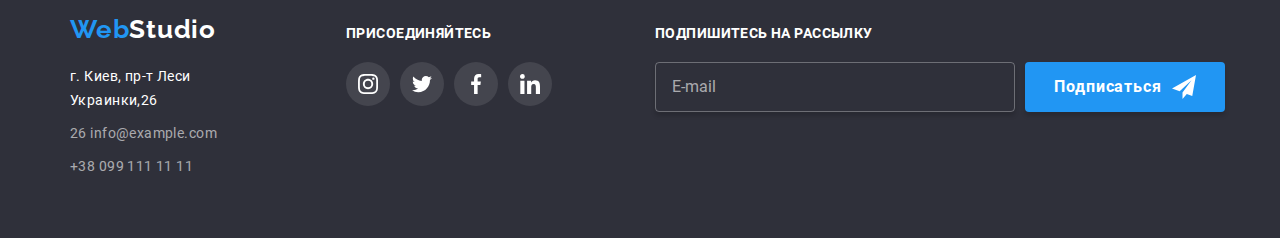
==== commit a865e8fa: "Добавляет подчеркивание страницы Портфолио" ====
--- a/portfolio.html
+++ b/portfolio.html
@@ -13,8 +13,8 @@
           <nav class="nav">
             <a href="index.html" class="nav__logo"> <span class="accent">Web</span>Studio </a>
             <ul class="nav__list">
-              <li><a href="./index.html" class="nav__link nav__current">Студия</a></li>
-              <li><a href="./portfolio.html" class="nav__link">Портфолио</a></li>
+              <li><a href="./index.html" class="nav__link">Студия</a></li>
+              <li><a href="./portfolio.html" class="nav__link nav__current">Портфолио</a></li>
               <li><a href="#contacts" class="nav__link">Контакты</a></li>
             </ul>
           </nav>
